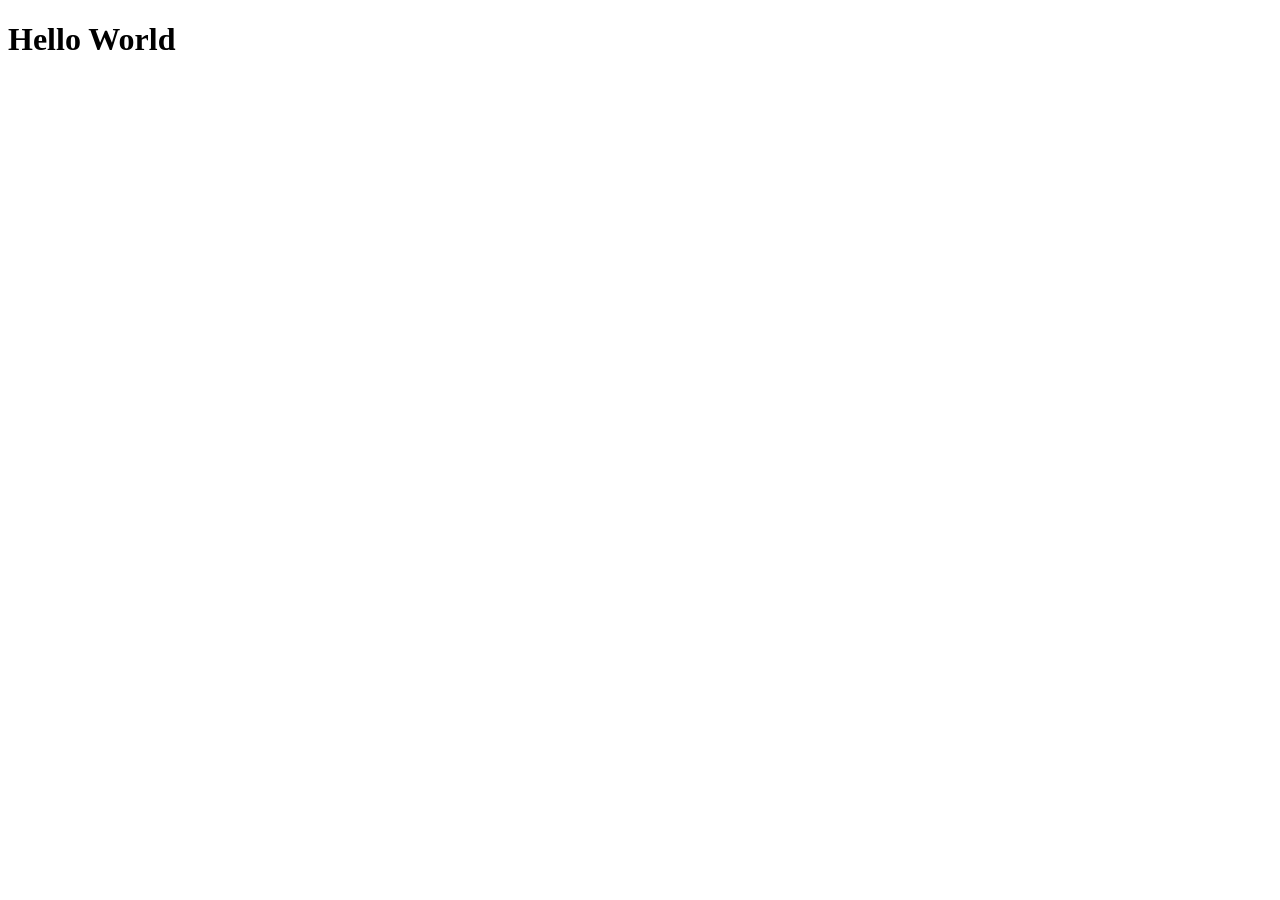
==== index.html @ 672637c9 "Add initial hello world page" ====
<!doctype html>
<html lang="en">
  <head>
    <meta charset="utf-8">
    <meta name="viewport" content="width=device-width, initial-scale=1">
    <title>Portfolio</title>
  </head>
  <body>
    <h1>Hello World</h1>
  </body>
</html>
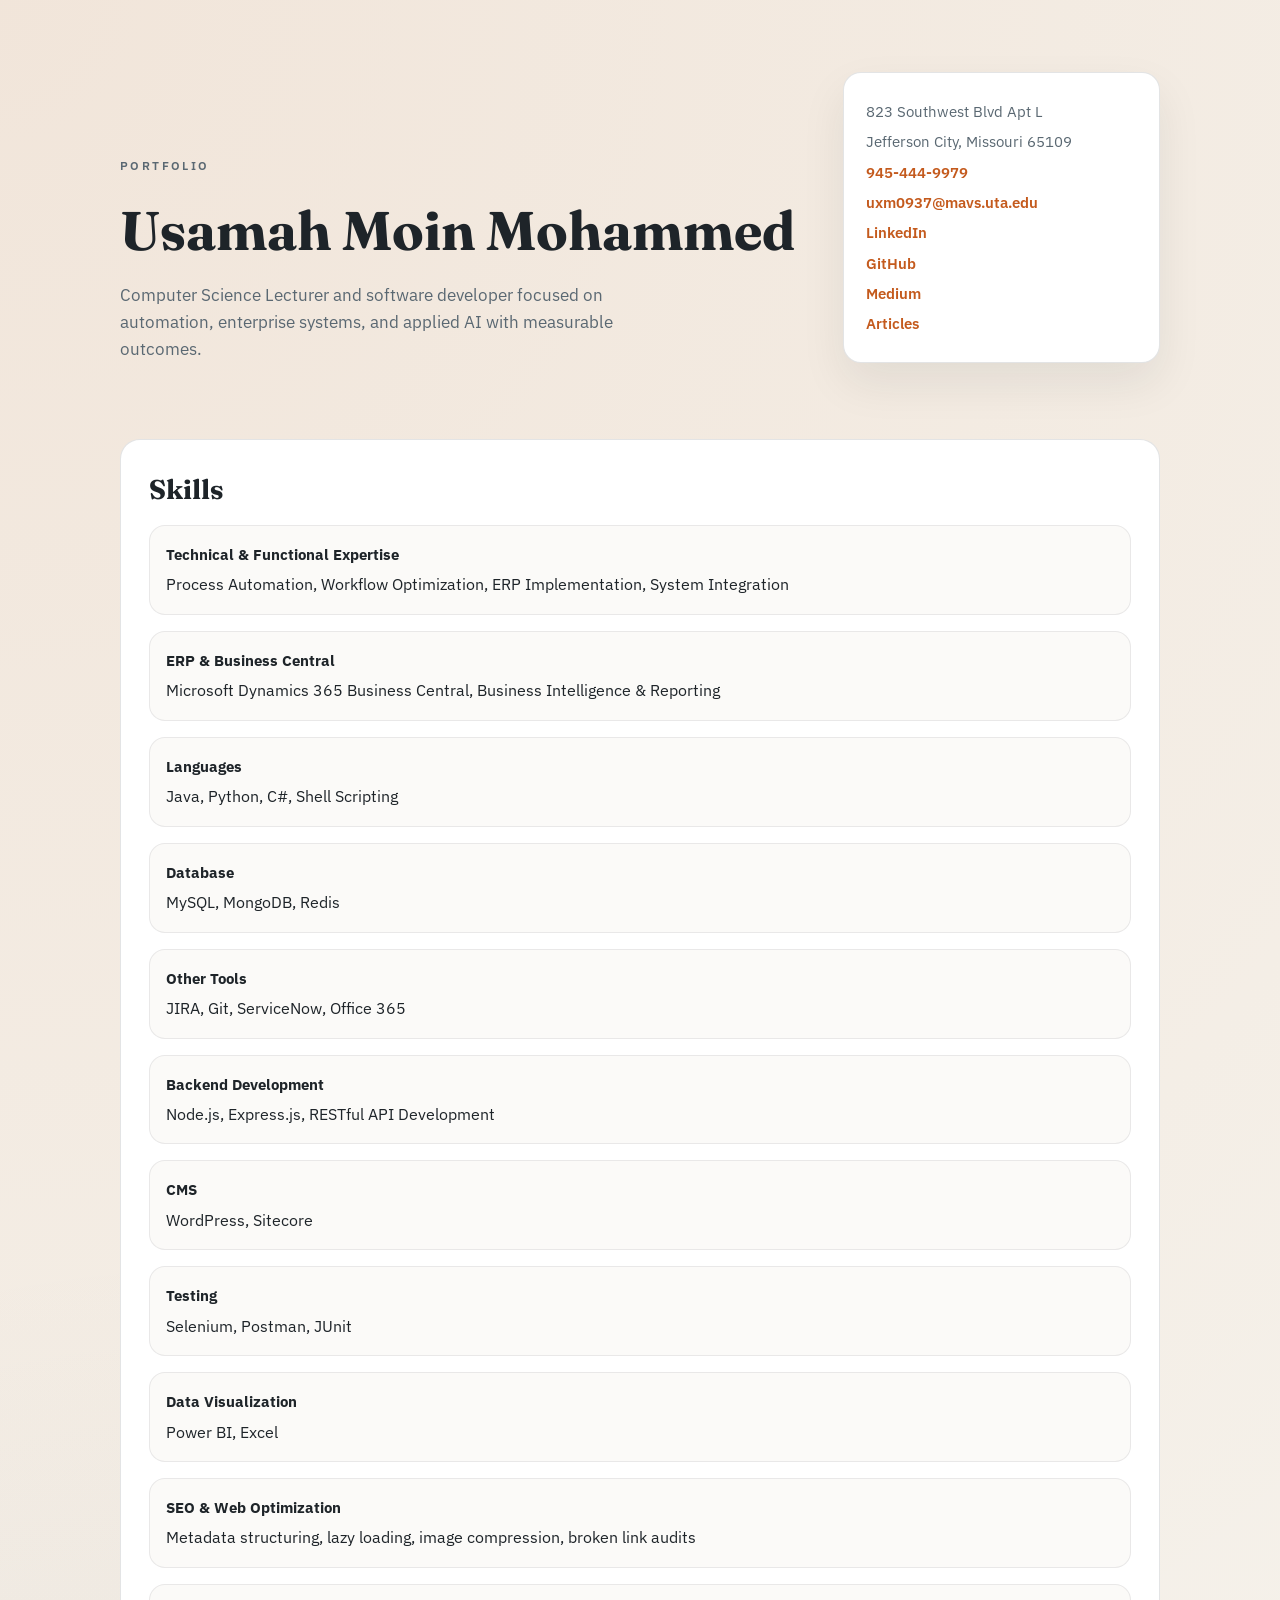
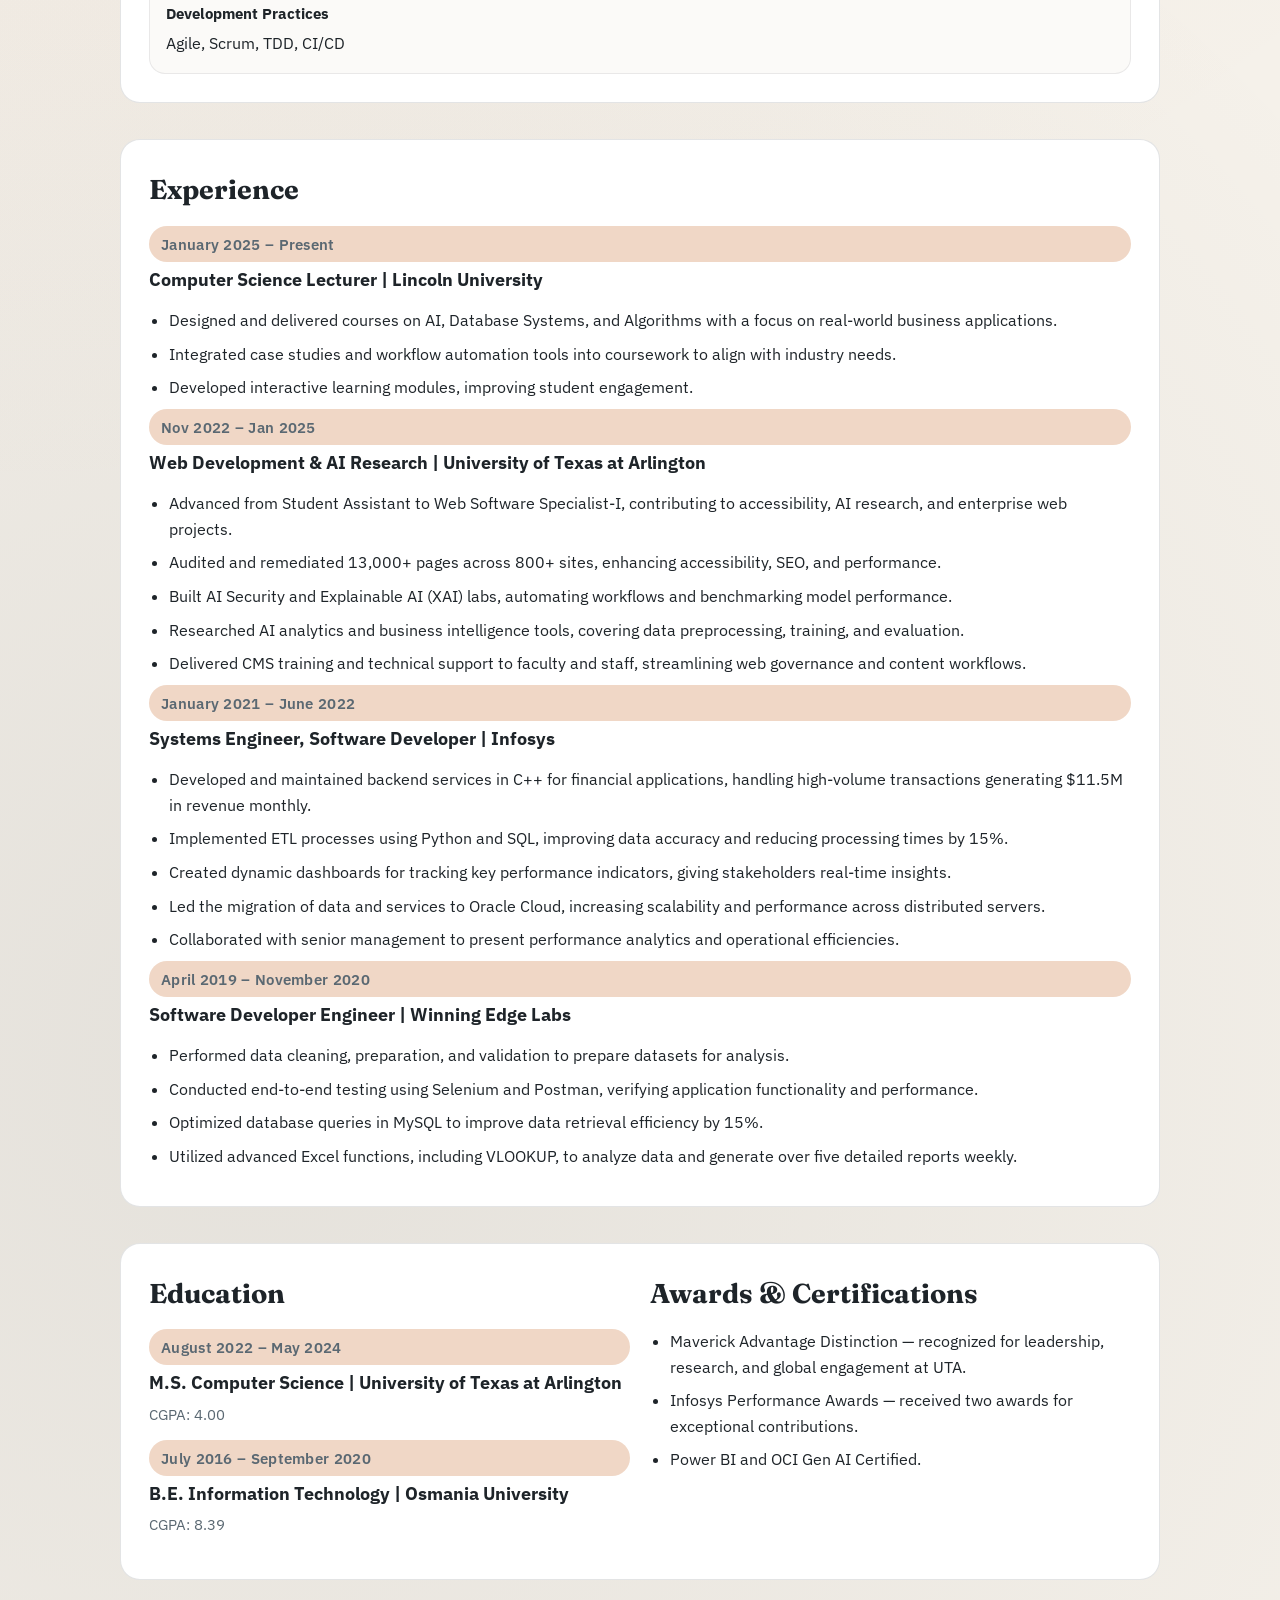
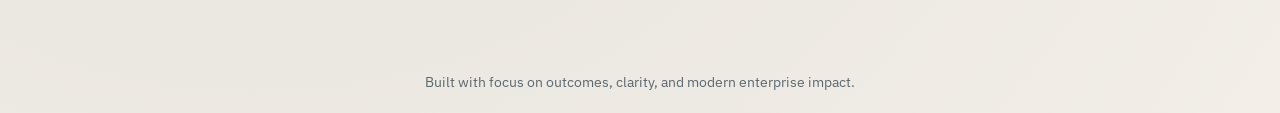
==== commit 362f7f69: "Add articles page and update profile links" ====
--- a/index.html
+++ b/index.html
@@ -3,9 +3,344 @@
   <head>
     <meta charset="utf-8">
     <meta name="viewport" content="width=device-width, initial-scale=1">
-    <title>Portfolio</title>
+    <title>Usamah Moin Mohammed | Portfolio</title>
+    <meta name="description" content="Usamah Moin Mohammed — Computer Science Lecturer and software developer. Resume, experience, skills, and education.">
+    <link rel="preconnect" href="https://fonts.googleapis.com">
+    <link rel="preconnect" href="https://fonts.gstatic.com" crossorigin>
+    <link href="https://fonts.googleapis.com/css2?family=Fraunces:wght@400;600;700&family=IBM+Plex+Sans:wght@400;500;600&display=swap" rel="stylesheet">
+    <style>
+      :root {
+        --ink: #1e2429;
+        --muted: #5a6872;
+        --paper: #f5f1ea;
+        --accent: #c45a1d;
+        --accent-soft: #f0d7c6;
+        --card: #ffffff;
+        --rule: rgba(30, 36, 41, 0.12);
+      }
+
+      * {
+        box-sizing: border-box;
+      }
+
+      body {
+        margin: 0;
+        color: var(--ink);
+        background:
+          radial-gradient(circle at top left, rgba(196, 90, 29, 0.08), transparent 60%),
+          radial-gradient(circle at 20% 80%, rgba(30, 36, 41, 0.08), transparent 50%),
+          var(--paper);
+        font-family: "IBM Plex Sans", "Segoe UI", system-ui, sans-serif;
+        line-height: 1.6;
+      }
+
+      header {
+        padding: 72px 20px 40px;
+      }
+
+      .wrap {
+        max-width: 1040px;
+        margin: 0 auto;
+      }
+
+      .hero {
+        display: grid;
+        gap: 24px;
+        grid-template-columns: minmax(0, 2.2fr) minmax(0, 1fr);
+        align-items: end;
+      }
+
+      .eyebrow {
+        text-transform: uppercase;
+        letter-spacing: 0.2em;
+        font-size: 0.75rem;
+        font-weight: 600;
+        color: var(--muted);
+      }
+
+      h1 {
+        font-family: "Fraunces", "Georgia", serif;
+        font-weight: 700;
+        font-size: clamp(2.5rem, 3vw + 1rem, 4rem);
+        margin: 12px 0 8px;
+      }
+
+      .subtitle {
+        color: var(--muted);
+        font-size: 1.05rem;
+        margin: 0;
+        max-width: 520px;
+      }
+
+      .contact-card {
+        background: var(--card);
+        border-radius: 18px;
+        padding: 20px 22px;
+        border: 1px solid var(--rule);
+        box-shadow: 0 20px 45px rgba(30, 36, 41, 0.08);
+      }
+
+      .contact-card p {
+        margin: 6px 0;
+        color: var(--muted);
+        font-size: 0.95rem;
+      }
+
+      .contact-card a {
+        color: var(--accent);
+        text-decoration: none;
+        font-weight: 600;
+      }
+
+      main {
+        padding: 0 20px 70px;
+      }
+
+      section {
+        margin-top: 36px;
+        padding: 28px;
+        border-radius: 20px;
+        background: var(--card);
+        border: 1px solid var(--rule);
+      }
+
+      section h2 {
+        font-family: "Fraunces", "Georgia", serif;
+        font-size: 1.7rem;
+        margin: 0 0 14px;
+      }
+
+      .grid-two {
+        display: grid;
+        gap: 20px;
+        grid-template-columns: repeat(auto-fit, minmax(230px, 1fr));
+      }
+
+      .pill {
+        display: inline-block;
+        padding: 6px 12px;
+        border-radius: 999px;
+        background: var(--accent-soft);
+        color: var(--ink);
+        font-size: 0.85rem;
+        font-weight: 600;
+        letter-spacing: 0.02em;
+      }
+
+      ul {
+        margin: 12px 0 0;
+        padding-left: 20px;
+      }
+
+      li {
+        margin-bottom: 8px;
+      }
+
+      .role {
+        display: flex;
+        flex-direction: column;
+        gap: 4px;
+        margin-bottom: 14px;
+      }
+
+      .role h3 {
+        margin: 0;
+        font-size: 1.1rem;
+      }
+
+      .role span {
+        color: var(--muted);
+        font-size: 0.95rem;
+      }
+
+      .skills-list {
+        display: grid;
+        gap: 16px;
+      }
+
+      .skill-block {
+        padding: 16px;
+        border-radius: 16px;
+        background: #fbfaf8;
+        border: 1px solid rgba(30, 36, 41, 0.08);
+      }
+
+      .skill-block strong {
+        display: block;
+        margin-bottom: 6px;
+        font-size: 0.95rem;
+      }
+
+      footer {
+        padding: 20px;
+        color: var(--muted);
+        text-align: center;
+        font-size: 0.9rem;
+      }
+
+      @media (max-width: 860px) {
+        .hero {
+          grid-template-columns: 1fr;
+        }
+
+        header {
+          padding-top: 56px;
+        }
+      }
+    </style>
   </head>
   <body>
-    <h1>Hello World</h1>
+    <header>
+      <div class="wrap hero">
+        <div>
+          <div class="eyebrow">Portfolio</div>
+          <h1>Usamah Moin Mohammed</h1>
+          <p class="subtitle">
+            Computer Science Lecturer and software developer focused on automation, enterprise systems, and
+            applied AI with measurable outcomes.
+          </p>
+        </div>
+        <div class="contact-card">
+          <p>823 Southwest Blvd Apt L</p>
+          <p>Jefferson City, Missouri 65109</p>
+          <p><a href="tel:9454449979">945-444-9979</a></p>
+          <p><a href="mailto:uxm0937@mavs.uta.edu">uxm0937@mavs.uta.edu</a></p>
+          <p><a href="https://www.linkedin.com/in/usamahmoinmohammed/" target="_blank" rel="noreferrer">LinkedIn</a></p>
+          <p><a href="https://github.com/UsamahMoin" target="_blank" rel="noreferrer">GitHub</a></p>
+          <p><a href="https://medium.com/@usamahmoin" target="_blank" rel="noreferrer">Medium</a></p>
+          <p><a href="articles.html" rel="noreferrer">Articles</a></p>
+        </div>
+      </div>
+    </header>
+
+    <main>
+      <div class="wrap">
+        <section>
+          <h2>Skills</h2>
+          <div class="skills-list">
+            <div class="skill-block">
+              <strong>Technical & Functional Expertise</strong>
+              Process Automation, Workflow Optimization, ERP Implementation, System Integration
+            </div>
+            <div class="skill-block">
+              <strong>ERP & Business Central</strong>
+              Microsoft Dynamics 365 Business Central, Business Intelligence & Reporting
+            </div>
+            <div class="skill-block">
+              <strong>Languages</strong>
+              Java, Python, C#, Shell Scripting
+            </div>
+            <div class="skill-block">
+              <strong>Database</strong>
+              MySQL, MongoDB, Redis
+            </div>
+            <div class="skill-block">
+              <strong>Other Tools</strong>
+              JIRA, Git, ServiceNow, Office 365
+            </div>
+            <div class="skill-block">
+              <strong>Backend Development</strong>
+              Node.js, Express.js, RESTful API Development
+            </div>
+            <div class="skill-block">
+              <strong>CMS</strong>
+              WordPress, Sitecore
+            </div>
+            <div class="skill-block">
+              <strong>Testing</strong>
+              Selenium, Postman, JUnit
+            </div>
+            <div class="skill-block">
+              <strong>Data Visualization</strong>
+              Power BI, Excel
+            </div>
+            <div class="skill-block">
+              <strong>SEO & Web Optimization</strong>
+              Metadata structuring, lazy loading, image compression, broken link audits
+            </div>
+            <div class="skill-block">
+              <strong>Development Practices</strong>
+              Agile, Scrum, TDD, CI/CD
+            </div>
+          </div>
+        </section>
+
+        <section>
+          <h2>Experience</h2>
+          <div class="role">
+            <span class="pill">January 2025 – Present</span>
+            <h3>Computer Science Lecturer | Lincoln University</h3>
+          </div>
+          <ul>
+            <li>Designed and delivered courses on AI, Database Systems, and Algorithms with a focus on real-world business applications.</li>
+            <li>Integrated case studies and workflow automation tools into coursework to align with industry needs.</li>
+            <li>Developed interactive learning modules, improving student engagement.</li>
+          </ul>
+
+          <div class="role">
+            <span class="pill">Nov 2022 – Jan 2025</span>
+            <h3>Web Development & AI Research | University of Texas at Arlington</h3>
+          </div>
+          <ul>
+            <li>Advanced from Student Assistant to Web Software Specialist-I, contributing to accessibility, AI research, and enterprise web projects.</li>
+            <li>Audited and remediated 13,000+ pages across 800+ sites, enhancing accessibility, SEO, and performance.</li>
+            <li>Built AI Security and Explainable AI (XAI) labs, automating workflows and benchmarking model performance.</li>
+            <li>Researched AI analytics and business intelligence tools, covering data preprocessing, training, and evaluation.</li>
+            <li>Delivered CMS training and technical support to faculty and staff, streamlining web governance and content workflows.</li>
+          </ul>
+
+          <div class="role">
+            <span class="pill">January 2021 – June 2022</span>
+            <h3>Systems Engineer, Software Developer | Infosys</h3>
+          </div>
+          <ul>
+            <li>Developed and maintained backend services in C++ for financial applications, handling high-volume transactions generating $11.5M in revenue monthly.</li>
+            <li>Implemented ETL processes using Python and SQL, improving data accuracy and reducing processing times by 15%.</li>
+            <li>Created dynamic dashboards for tracking key performance indicators, giving stakeholders real-time insights.</li>
+            <li>Led the migration of data and services to Oracle Cloud, increasing scalability and performance across distributed servers.</li>
+            <li>Collaborated with senior management to present performance analytics and operational efficiencies.</li>
+          </ul>
+
+          <div class="role">
+            <span class="pill">April 2019 – November 2020</span>
+            <h3>Software Developer Engineer | Winning Edge Labs</h3>
+          </div>
+          <ul>
+            <li>Performed data cleaning, preparation, and validation to prepare datasets for analysis.</li>
+            <li>Conducted end-to-end testing using Selenium and Postman, verifying application functionality and performance.</li>
+            <li>Optimized database queries in MySQL to improve data retrieval efficiency by 15%.</li>
+            <li>Utilized advanced Excel functions, including VLOOKUP, to analyze data and generate over five detailed reports weekly.</li>
+          </ul>
+        </section>
+
+        <section class="grid-two">
+          <div>
+            <h2>Education</h2>
+            <div class="role">
+              <span class="pill">August 2022 – May 2024</span>
+              <h3>M.S. Computer Science | University of Texas at Arlington</h3>
+              <span>CGPA: 4.00</span>
+            </div>
+            <div class="role">
+              <span class="pill">July 2016 – September 2020</span>
+              <h3>B.E. Information Technology | Osmania University</h3>
+              <span>CGPA: 8.39</span>
+            </div>
+          </div>
+          <div>
+            <h2>Awards & Certifications</h2>
+            <ul>
+              <li>Maverick Advantage Distinction — recognized for leadership, research, and global engagement at UTA.</li>
+              <li>Infosys Performance Awards — received two awards for exceptional contributions.</li>
+              <li>Power BI and OCI Gen AI Certified.</li>
+            </ul>
+          </div>
+        </section>
+      </div>
+    </main>
+
+    <footer>
+      Built with focus on outcomes, clarity, and modern enterprise impact.
+    </footer>
   </body>
 </html>
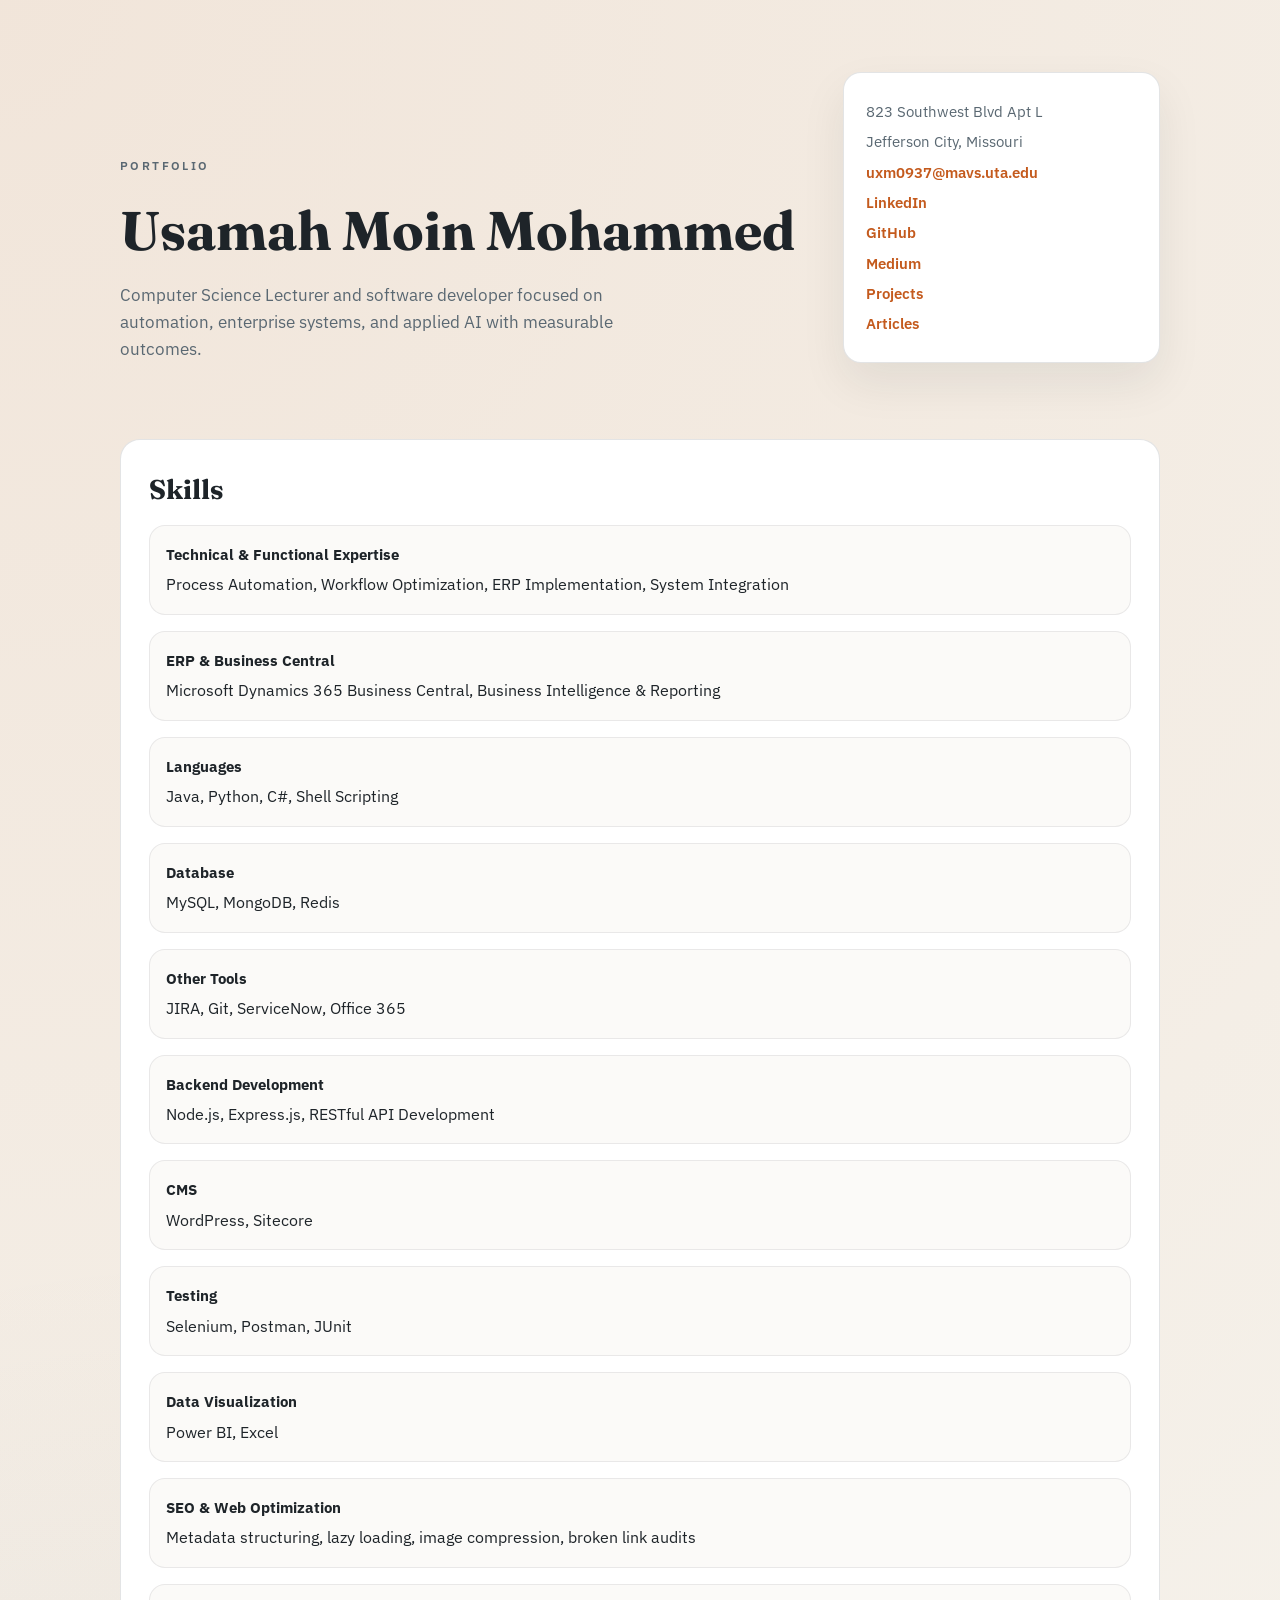
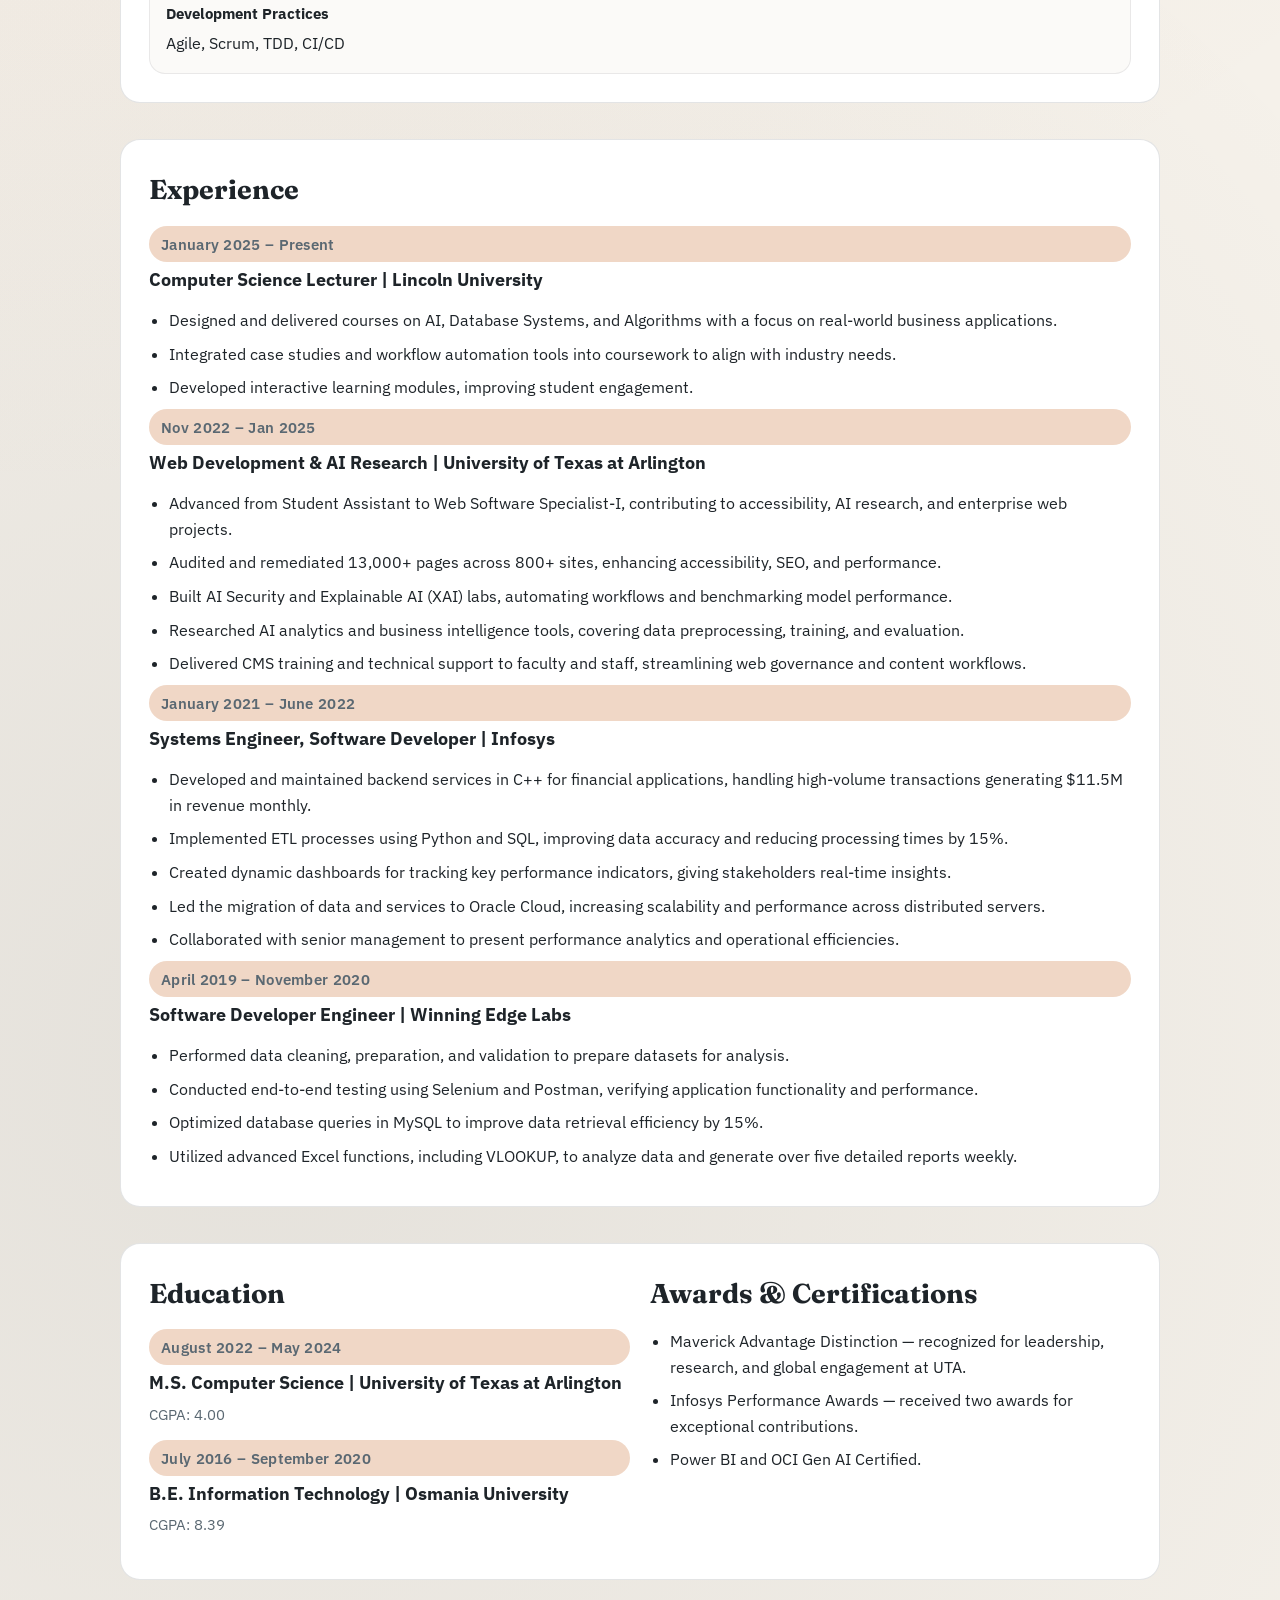
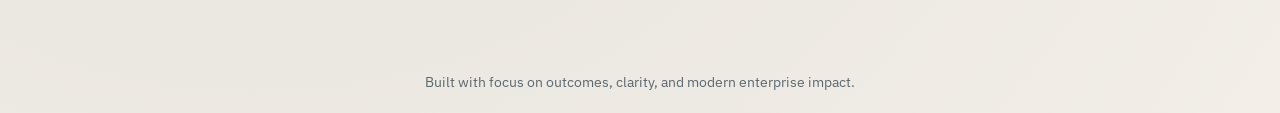
==== commit 32996fb3: "Remove personal contact details and add projects page" ====
--- a/index.html
+++ b/index.html
@@ -202,12 +202,12 @@
         </div>
         <div class="contact-card">
           <p>823 Southwest Blvd Apt L</p>
-          <p>Jefferson City, Missouri 65109</p>
-          <p><a href="tel:9454449979">945-444-9979</a></p>
+          <p>Jefferson City, Missouri</p>
           <p><a href="mailto:uxm0937@mavs.uta.edu">uxm0937@mavs.uta.edu</a></p>
           <p><a href="https://www.linkedin.com/in/usamahmoinmohammed/" target="_blank" rel="noreferrer">LinkedIn</a></p>
           <p><a href="https://github.com/UsamahMoin" target="_blank" rel="noreferrer">GitHub</a></p>
           <p><a href="https://medium.com/@usamahmoin" target="_blank" rel="noreferrer">Medium</a></p>
+          <p><a href="projects.html" rel="noreferrer">Projects</a></p>
           <p><a href="articles.html" rel="noreferrer">Articles</a></p>
         </div>
       </div>
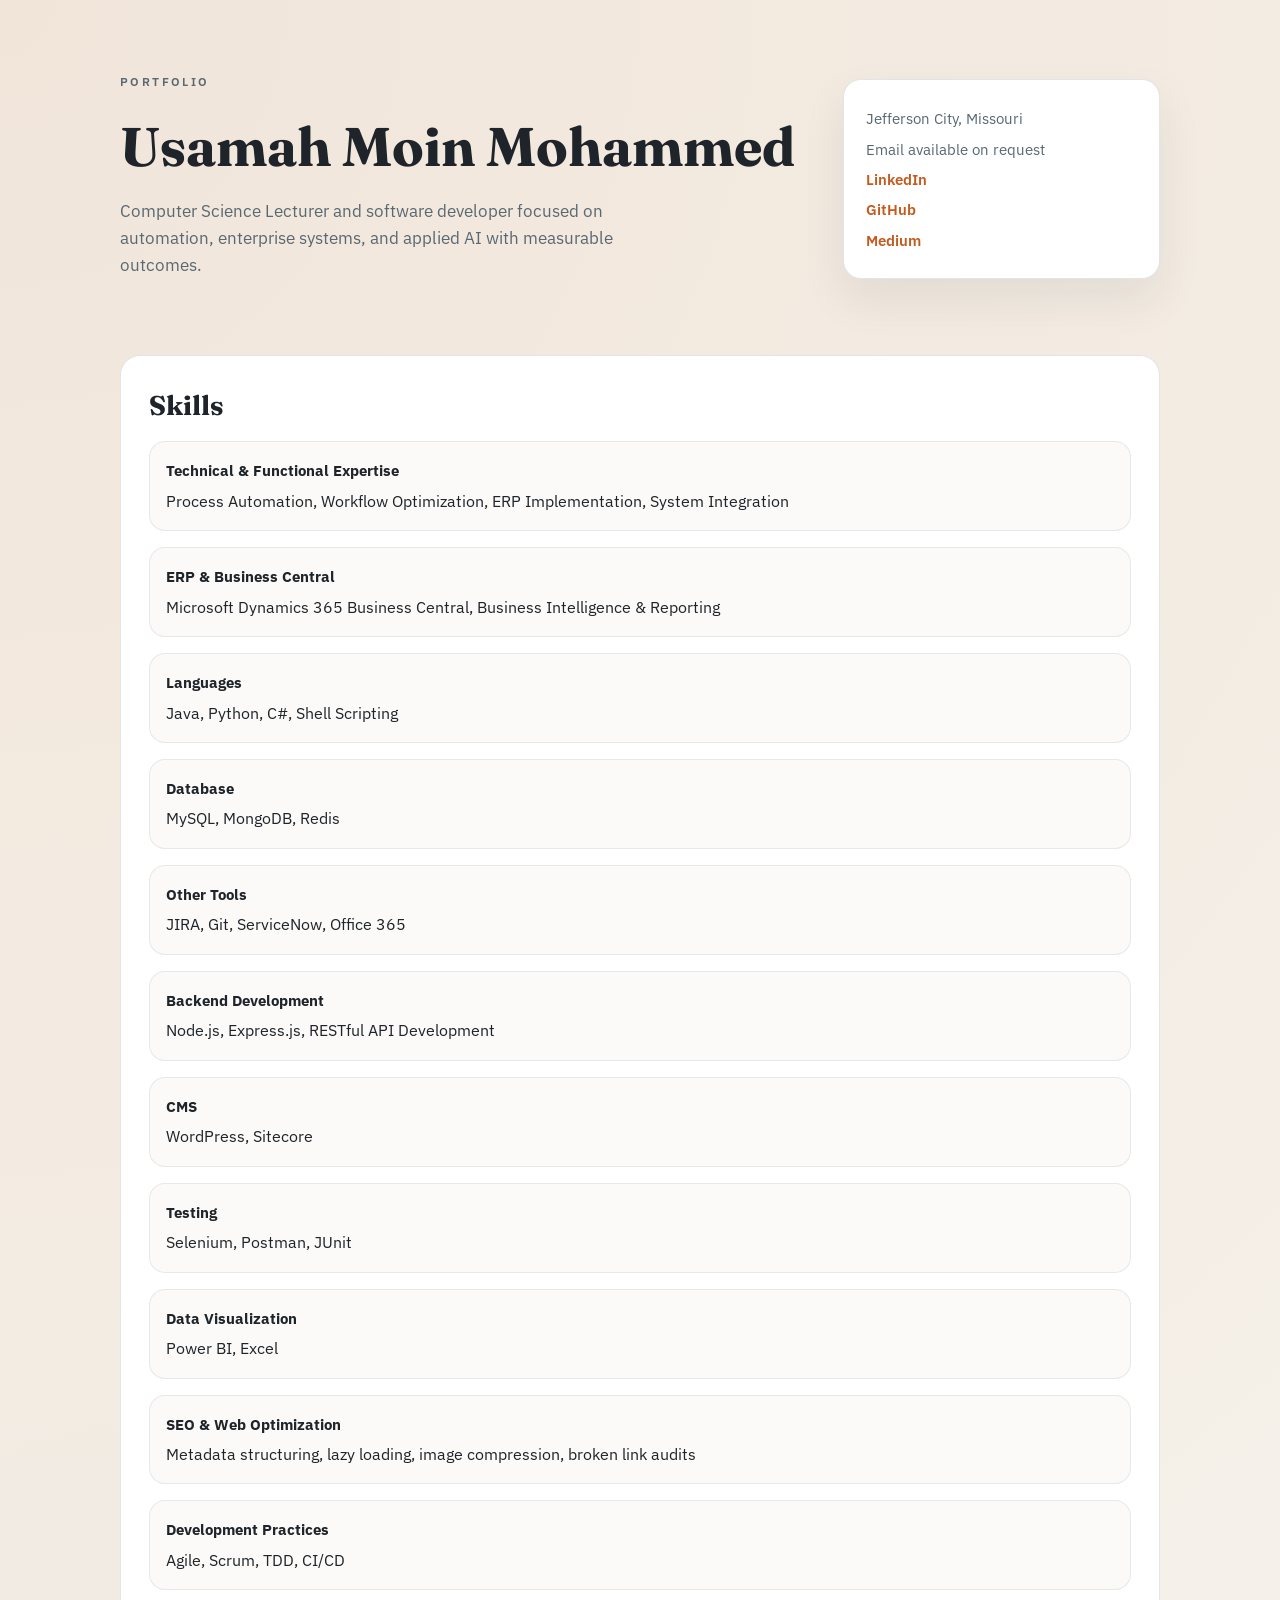
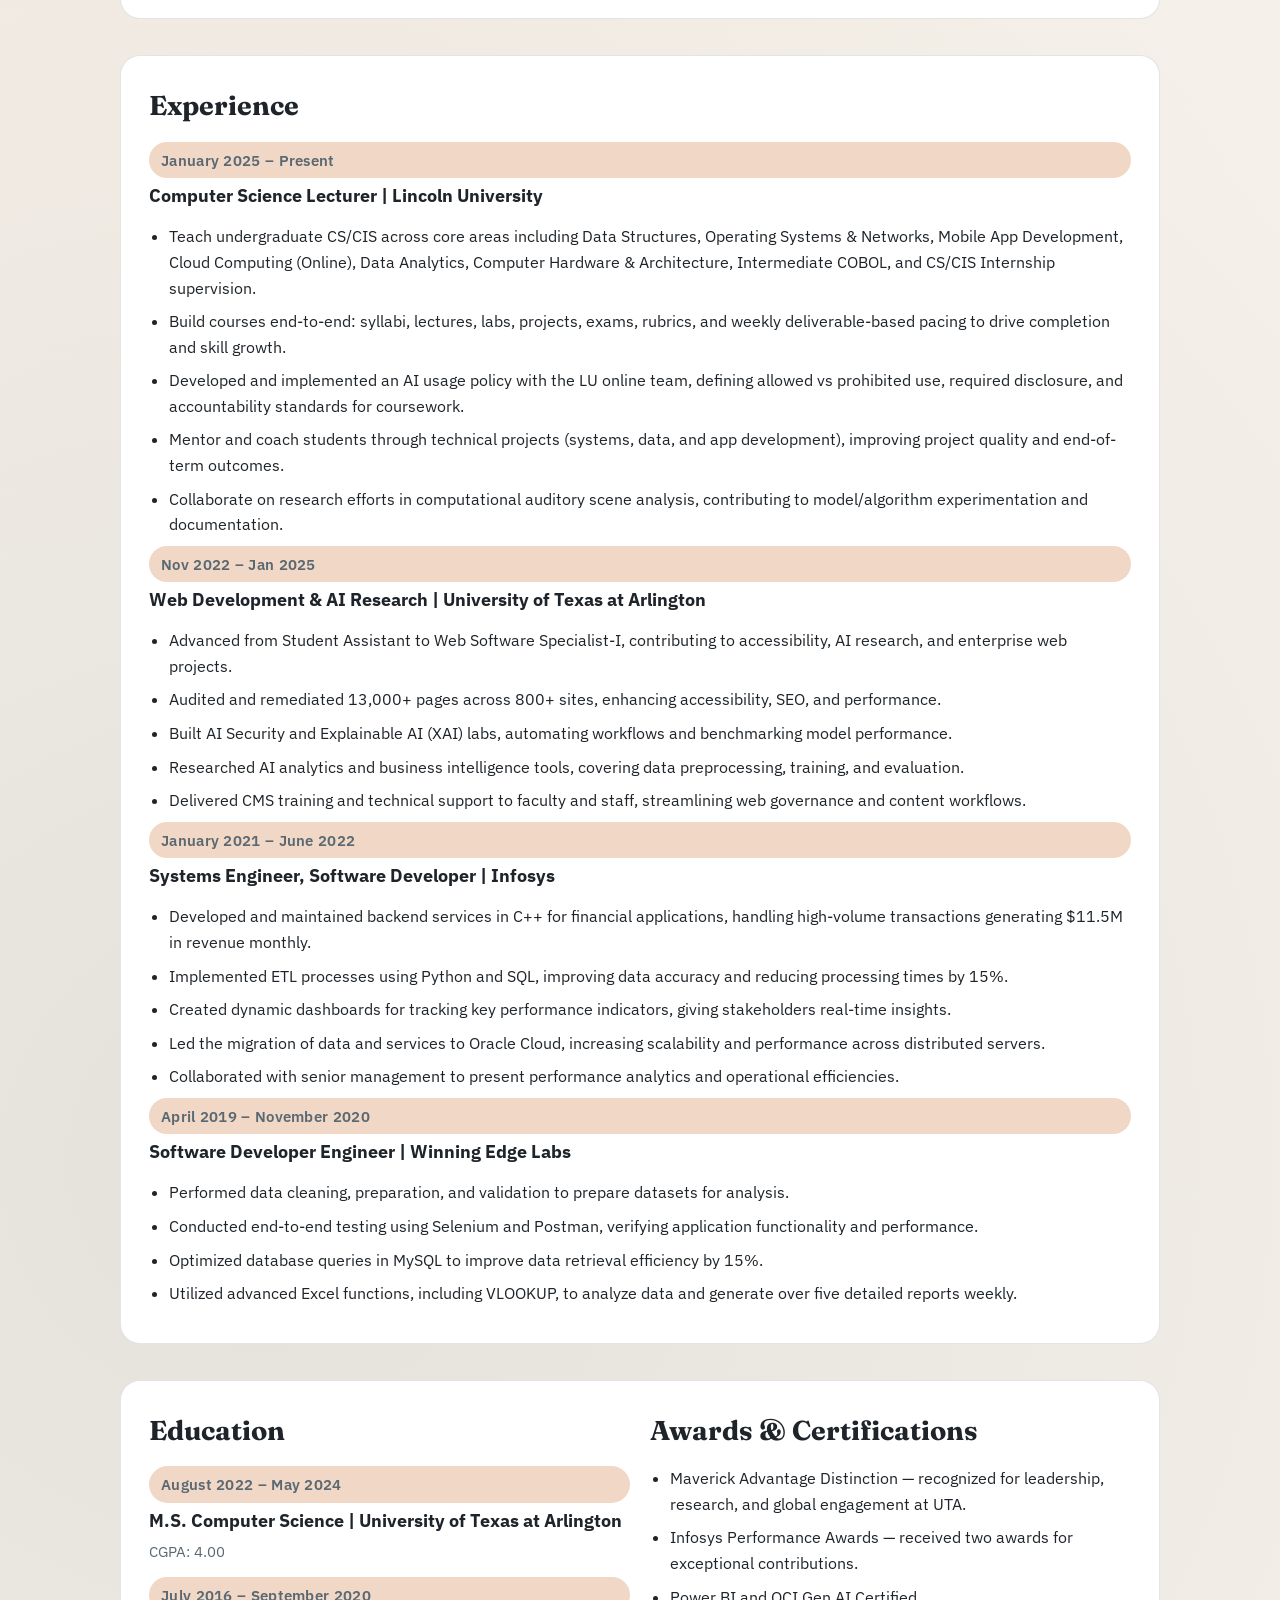
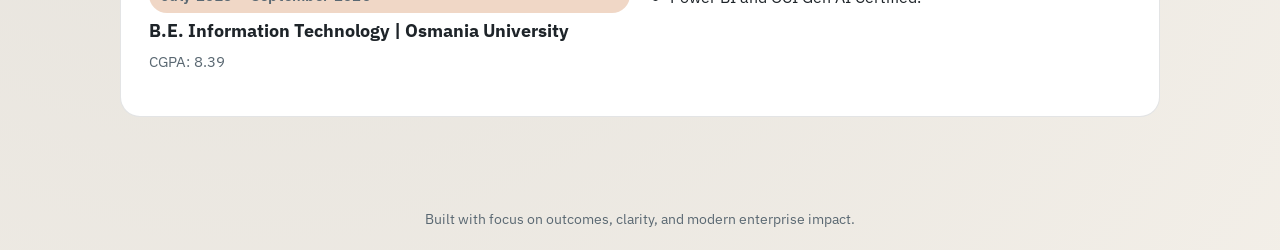
==== commit ba0bfead: "Update contact privacy and teaching details" ====
--- a/index.html
+++ b/index.html
@@ -201,14 +201,11 @@
           </p>
         </div>
         <div class="contact-card">
-          <p>823 Southwest Blvd Apt L</p>
           <p>Jefferson City, Missouri</p>
-          <p><a href="mailto:uxm0937@mavs.uta.edu">uxm0937@mavs.uta.edu</a></p>
+          <p>Email available on request</p>
           <p><a href="https://www.linkedin.com/in/usamahmoinmohammed/" target="_blank" rel="noreferrer">LinkedIn</a></p>
           <p><a href="https://github.com/UsamahMoin" target="_blank" rel="noreferrer">GitHub</a></p>
           <p><a href="https://medium.com/@usamahmoin" target="_blank" rel="noreferrer">Medium</a></p>
-          <p><a href="projects.html" rel="noreferrer">Projects</a></p>
-          <p><a href="articles.html" rel="noreferrer">Articles</a></p>
         </div>
       </div>
     </header>
@@ -272,9 +269,11 @@
             <h3>Computer Science Lecturer | Lincoln University</h3>
           </div>
           <ul>
-            <li>Designed and delivered courses on AI, Database Systems, and Algorithms with a focus on real-world business applications.</li>
-            <li>Integrated case studies and workflow automation tools into coursework to align with industry needs.</li>
-            <li>Developed interactive learning modules, improving student engagement.</li>
+            <li>Teach undergraduate CS/CIS across core areas including Data Structures, Operating Systems & Networks, Mobile App Development, Cloud Computing (Online), Data Analytics, Computer Hardware & Architecture, Intermediate COBOL, and CS/CIS Internship supervision.</li>
+            <li>Build courses end-to-end: syllabi, lectures, labs, projects, exams, rubrics, and weekly deliverable-based pacing to drive completion and skill growth.</li>
+            <li>Developed and implemented an AI usage policy with the LU online team, defining allowed vs prohibited use, required disclosure, and accountability standards for coursework.</li>
+            <li>Mentor and coach students through technical projects (systems, data, and app development), improving project quality and end-of-term outcomes.</li>
+            <li>Collaborate on research efforts in computational auditory scene analysis, contributing to model/algorithm experimentation and documentation.</li>
           </ul>
 
           <div class="role">
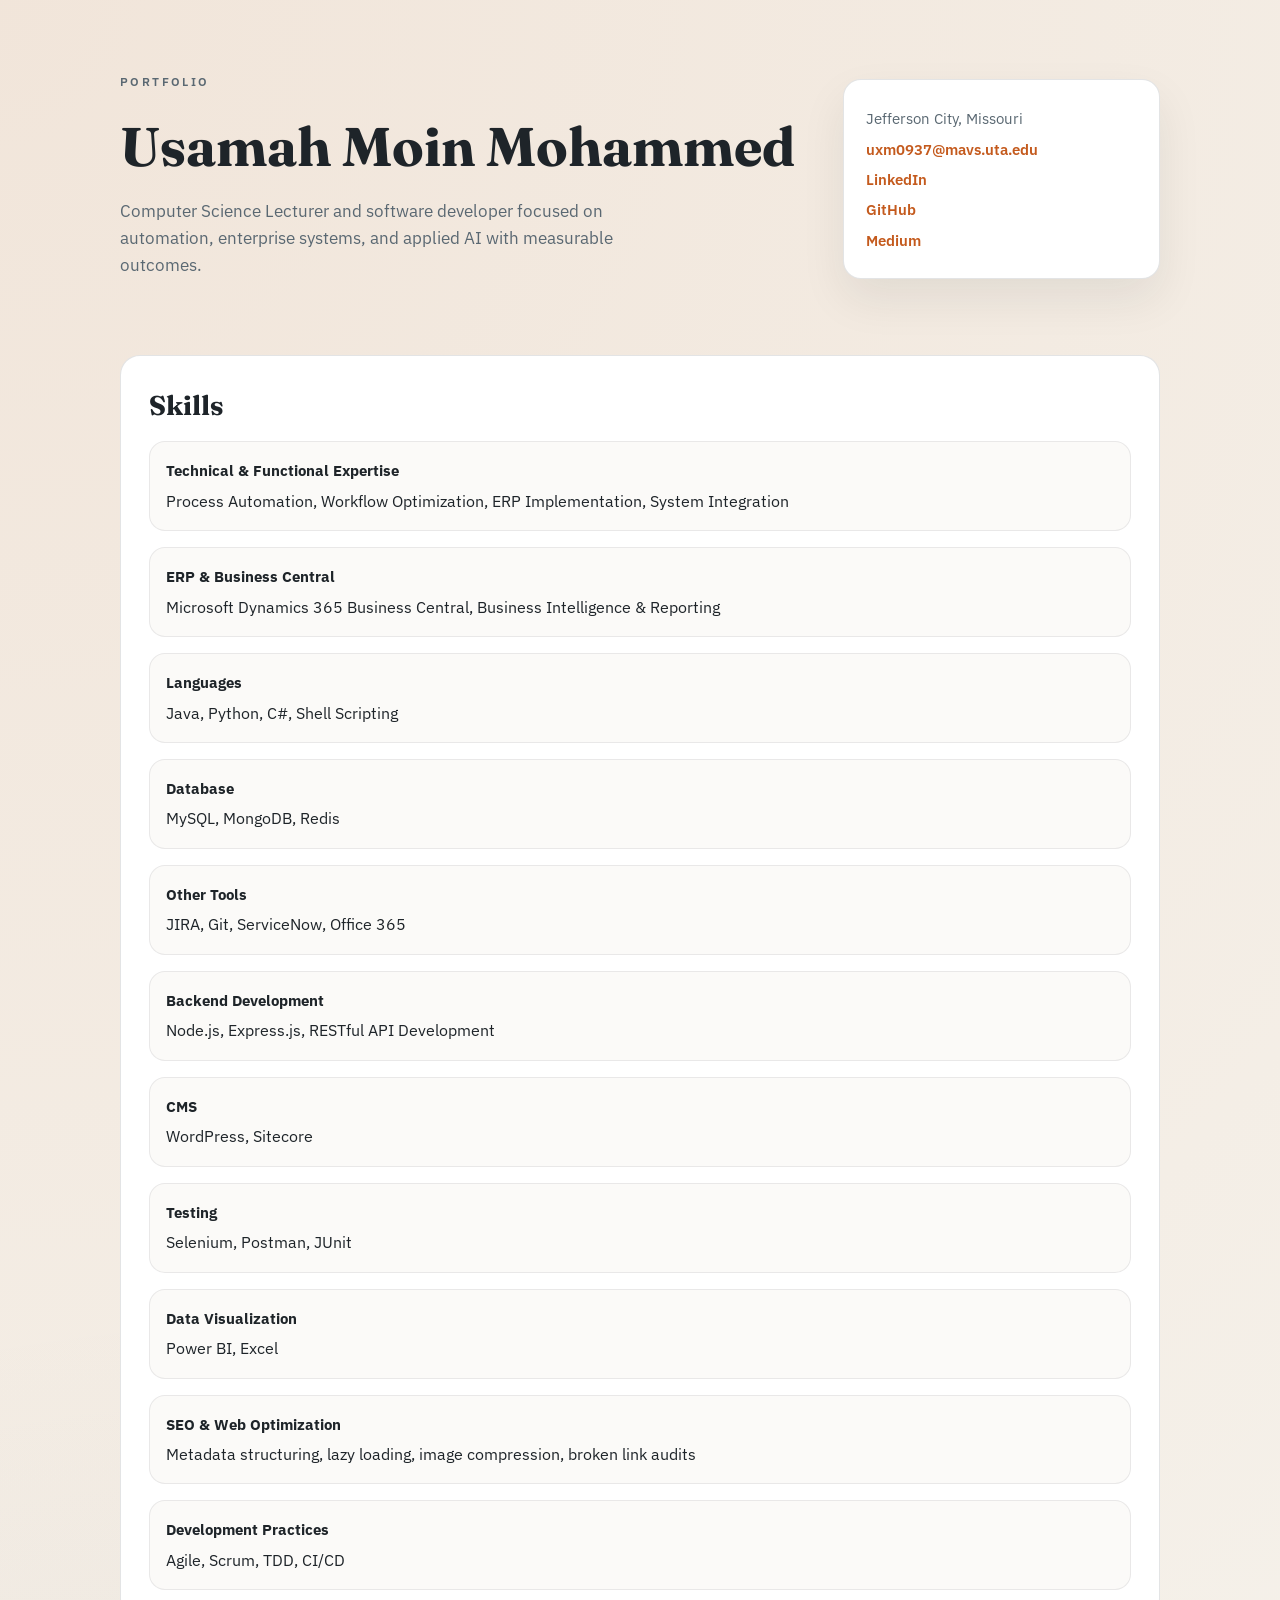
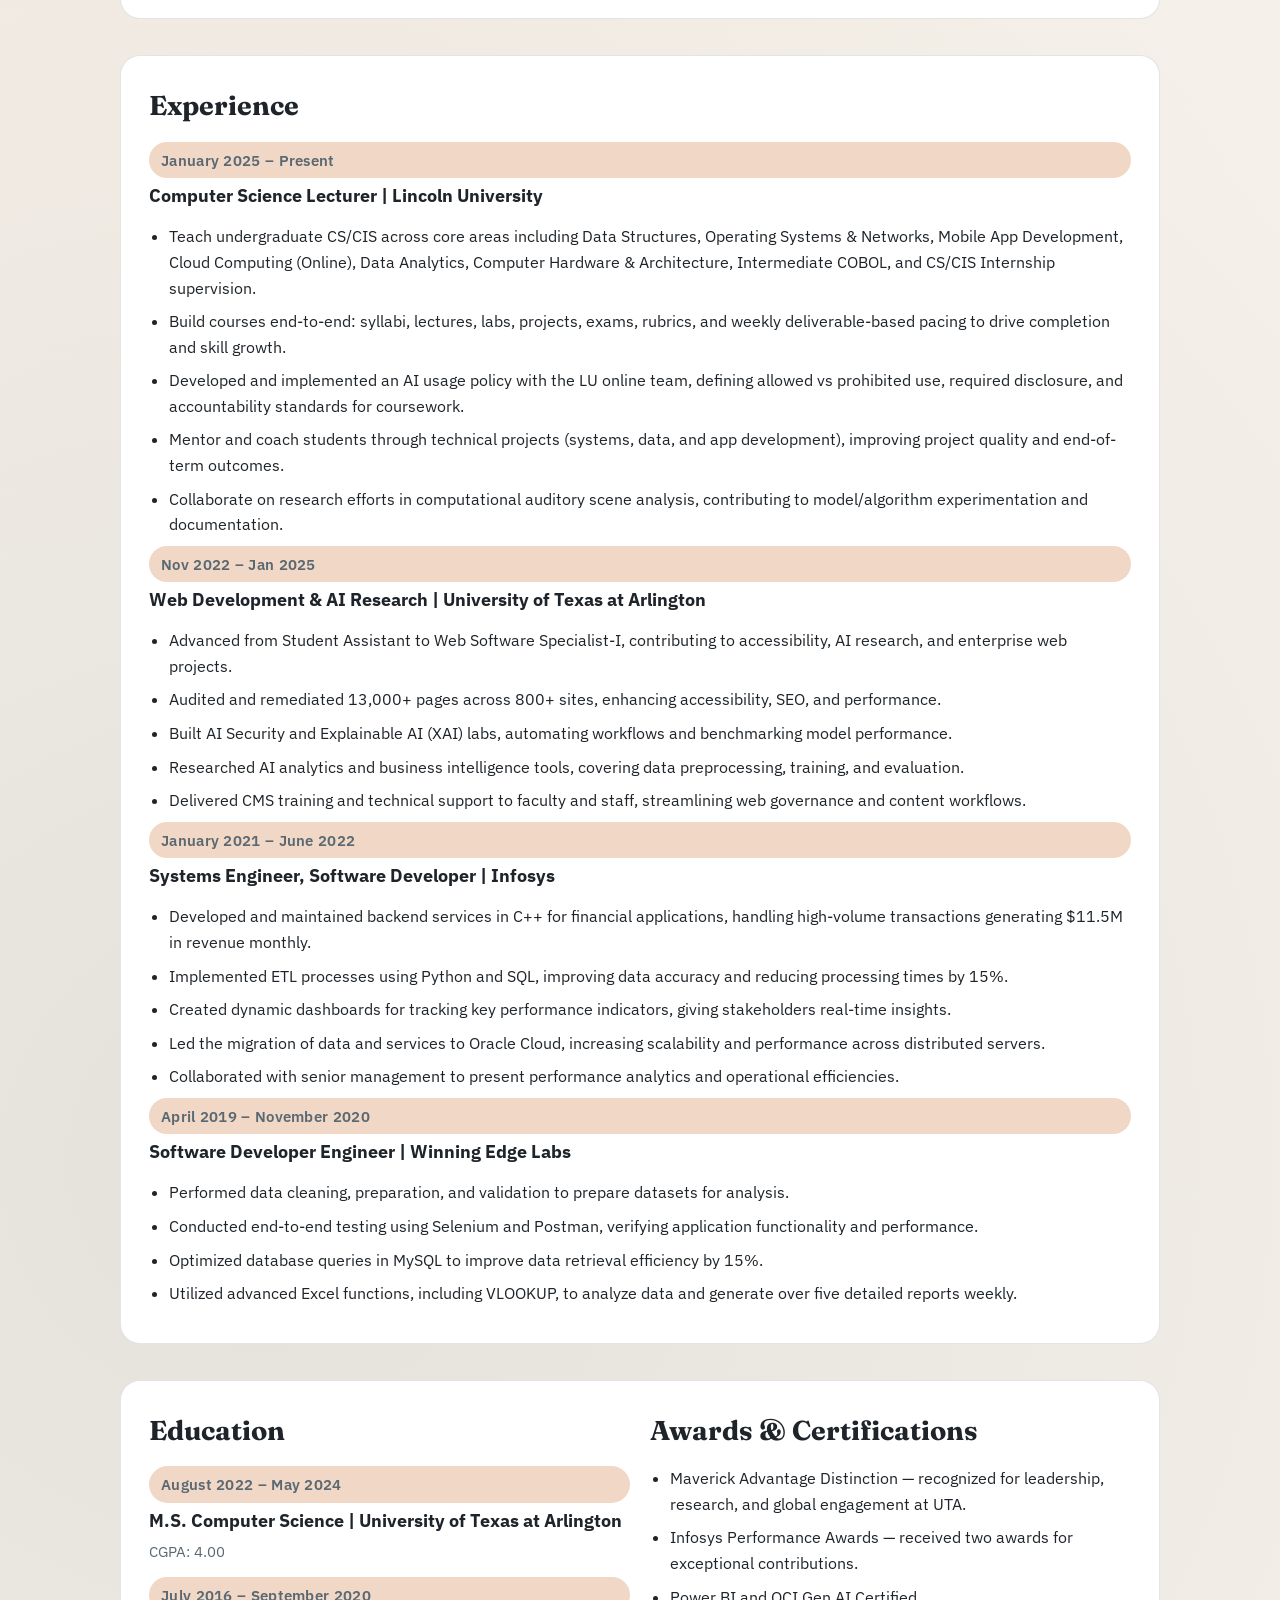
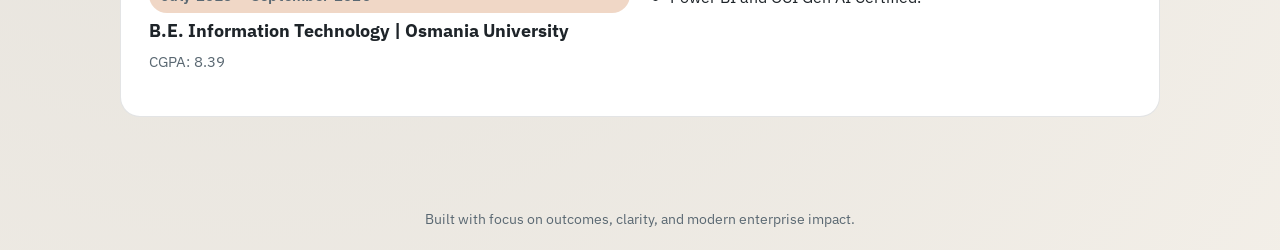
==== commit 3310a9c9: "Restore mailto link for email" ====
--- a/index.html
+++ b/index.html
@@ -202,7 +202,7 @@
         </div>
         <div class="contact-card">
           <p>Jefferson City, Missouri</p>
-          <p>Email available on request</p>
+          <p><a href="mailto:uxm0937@mavs.uta.edu">uxm0937@mavs.uta.edu</a></p>
           <p><a href="https://www.linkedin.com/in/usamahmoinmohammed/" target="_blank" rel="noreferrer">LinkedIn</a></p>
           <p><a href="https://github.com/UsamahMoin" target="_blank" rel="noreferrer">GitHub</a></p>
           <p><a href="https://medium.com/@usamahmoin" target="_blank" rel="noreferrer">Medium</a></p>
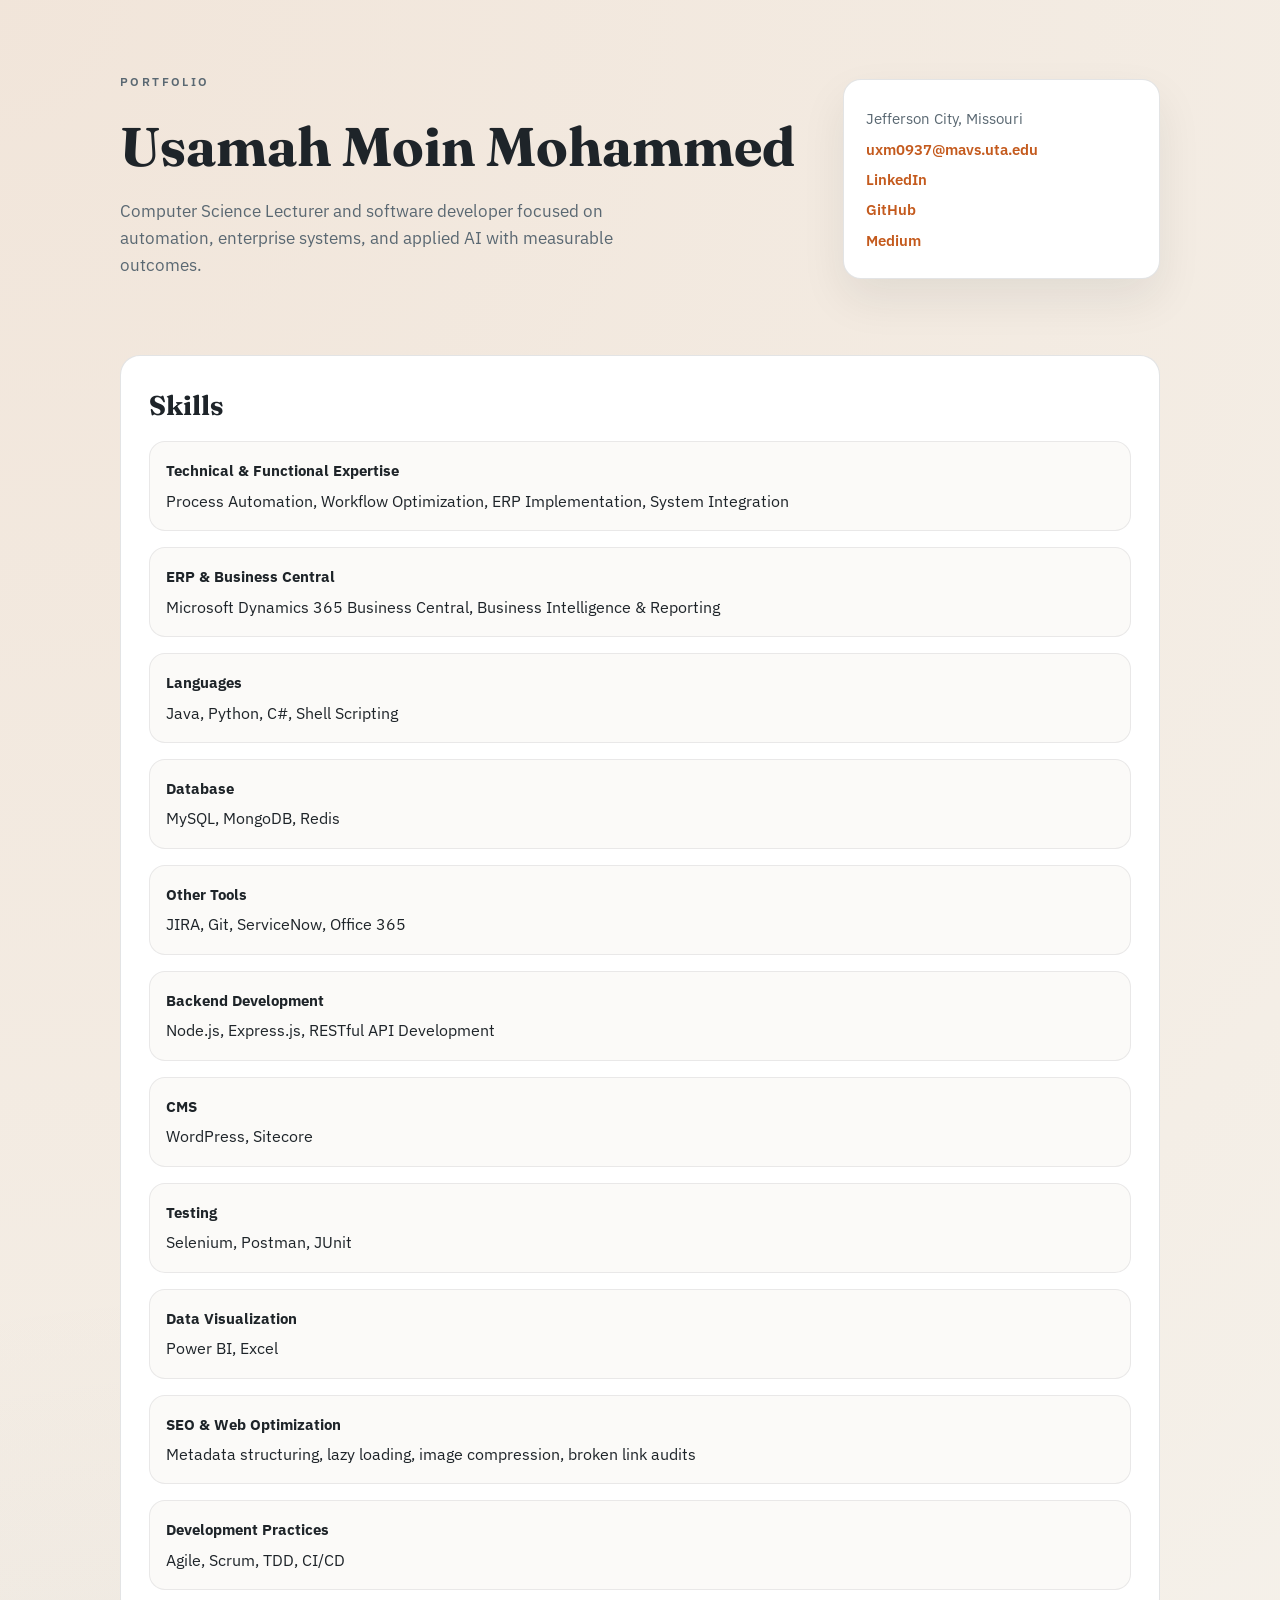
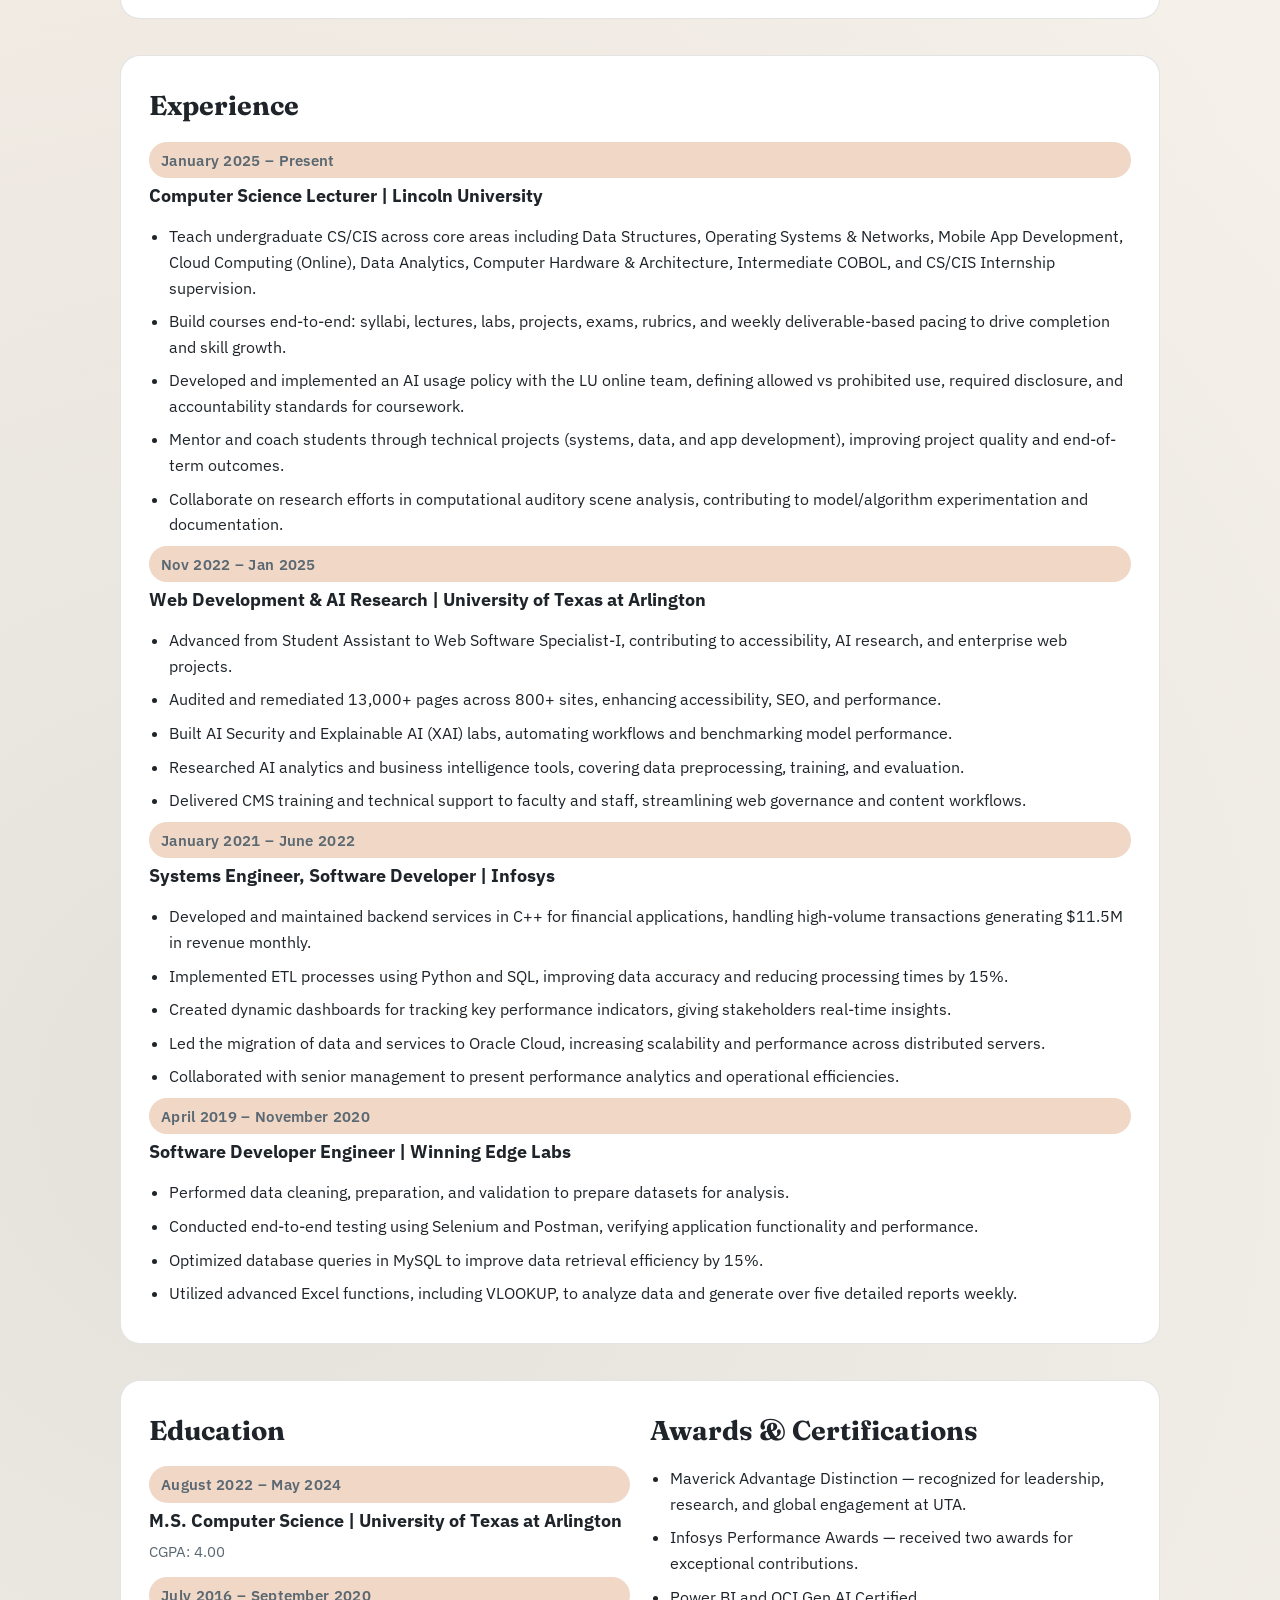
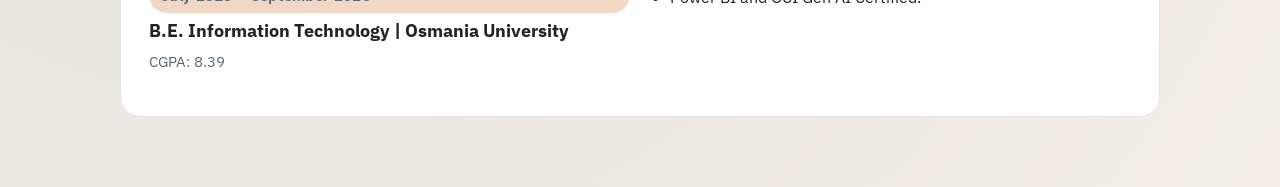
==== commit 38c0baa9: "Remove footer from homepage" ====
--- a/index.html
+++ b/index.html
@@ -169,13 +169,6 @@
         display: block;
         margin-bottom: 6px;
         font-size: 0.95rem;
-      }
-
-      footer {
-        padding: 20px;
-        color: var(--muted);
-        text-align: center;
-        font-size: 0.9rem;
       }
 
       @media (max-width: 860px) {
@@ -338,8 +331,5 @@
       </div>
     </main>
 
-    <footer>
-      Built with focus on outcomes, clarity, and modern enterprise impact.
-    </footer>
   </body>
 </html>
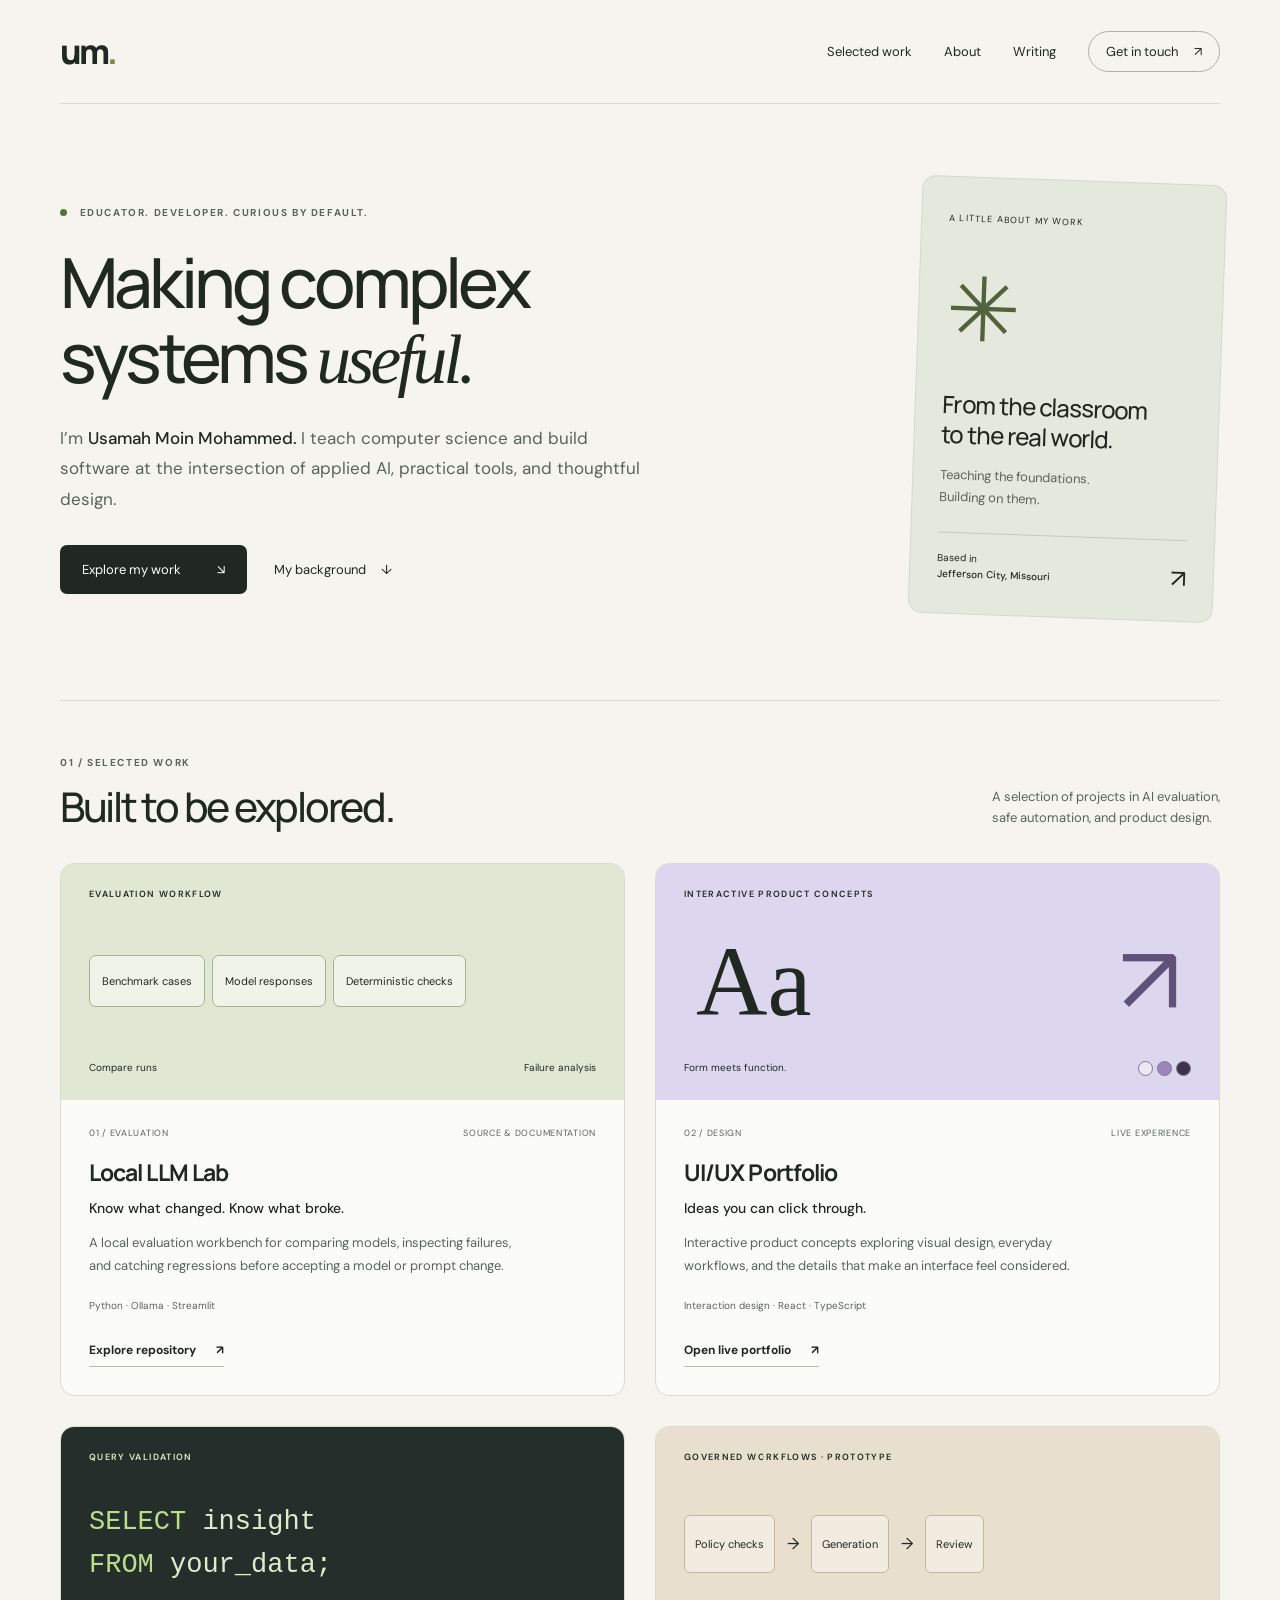
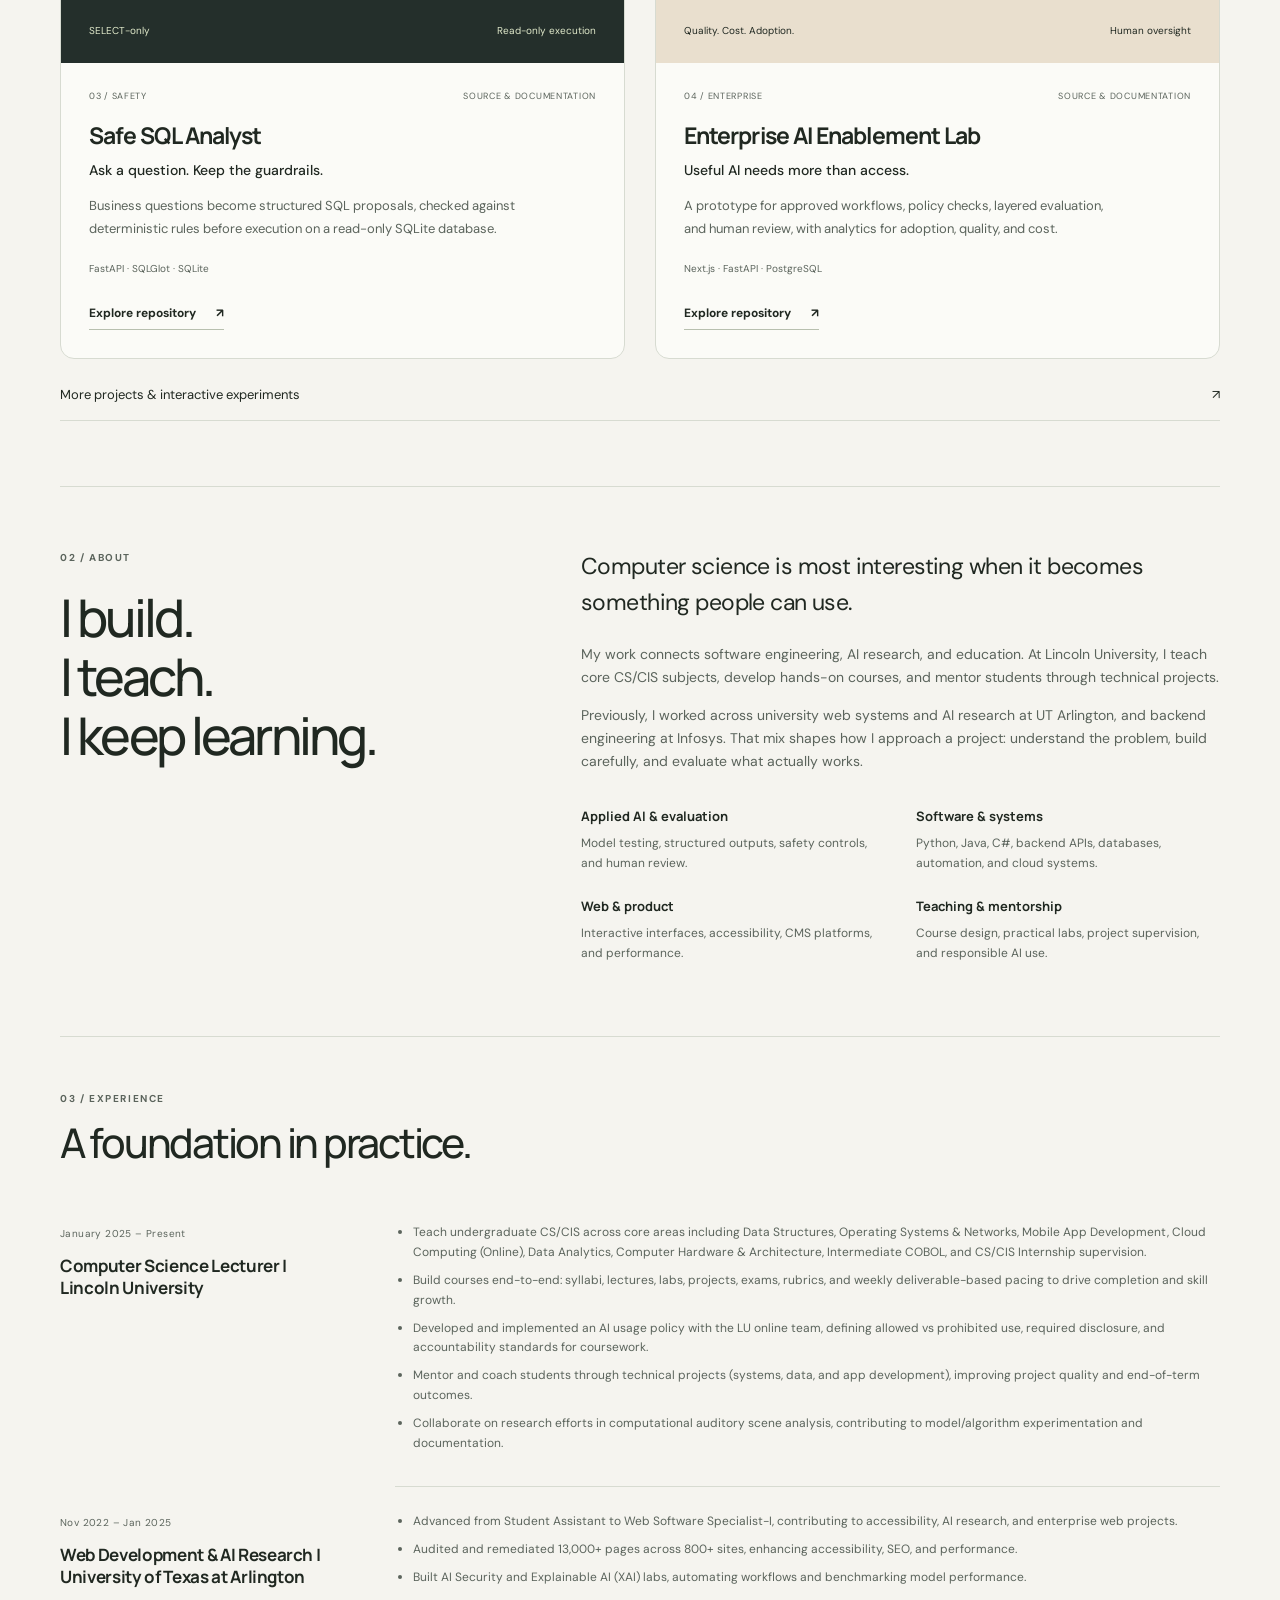
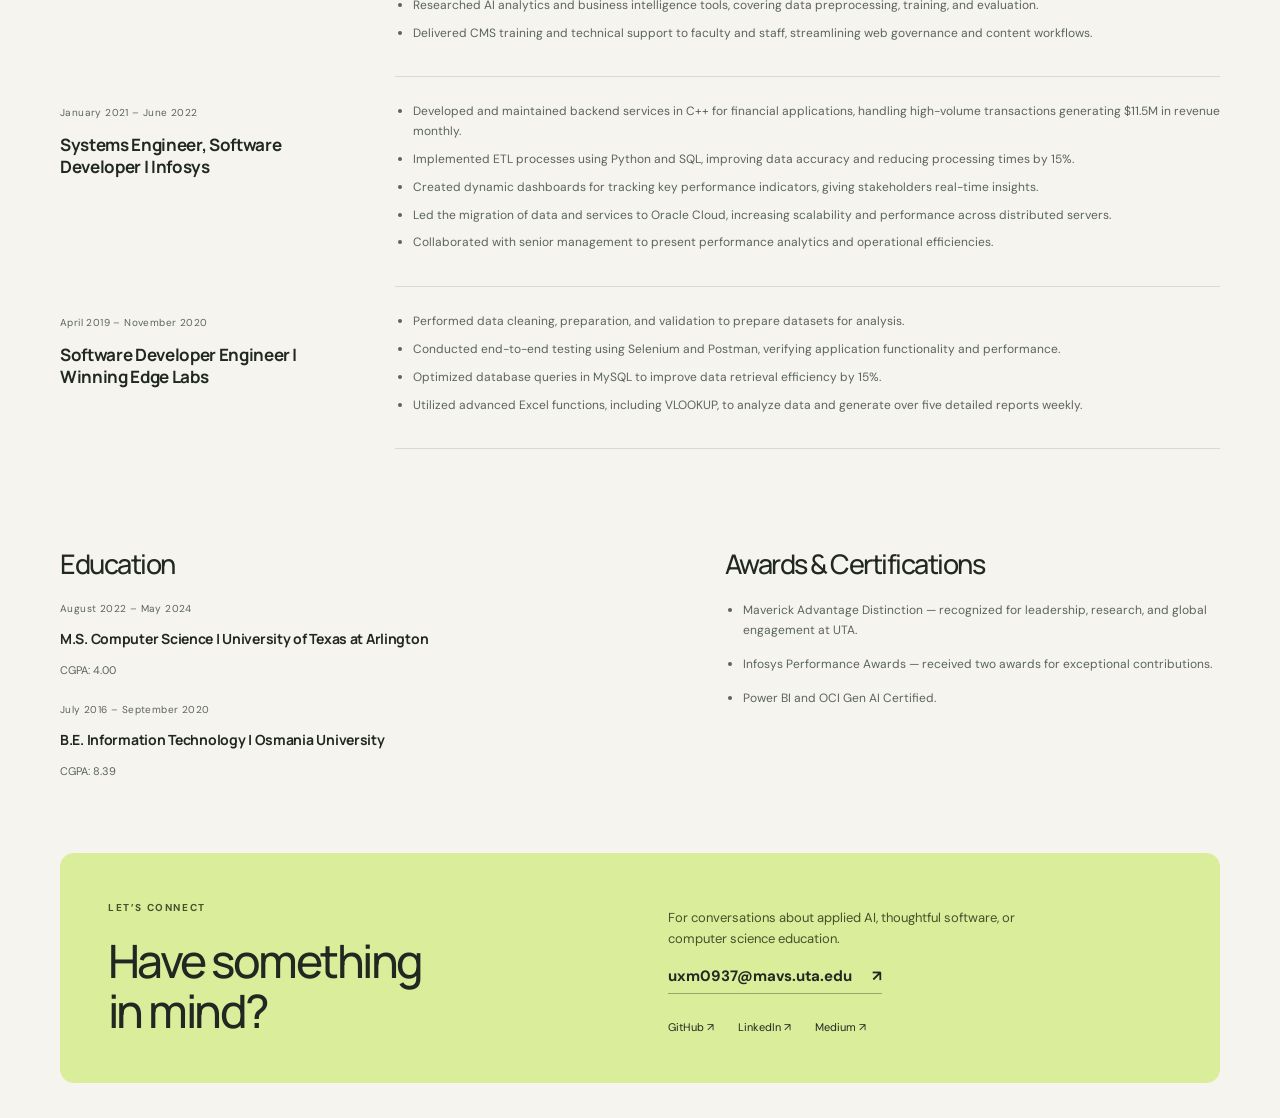
==== commit ddccbf2b: "Refresh portfolio homepage and showcase recent AI and design projects" ====
--- a/index.html
+++ b/index.html
@@ -1,335 +1,622 @@
-<!doctype html>
+<!DOCTYPE html>
 <html lang="en">
-  <head>
-    <meta charset="utf-8">
-    <meta name="viewport" content="width=device-width, initial-scale=1">
-    <title>Usamah Moin Mohammed | Portfolio</title>
-    <meta name="description" content="Usamah Moin Mohammed — Computer Science Lecturer and software developer. Resume, experience, skills, and education.">
-    <link rel="preconnect" href="https://fonts.googleapis.com">
-    <link rel="preconnect" href="https://fonts.gstatic.com" crossorigin>
-    <link href="https://fonts.googleapis.com/css2?family=Fraunces:wght@400;600;700&family=IBM+Plex+Sans:wght@400;500;600&display=swap" rel="stylesheet">
-    <style>
-      :root {
-        --ink: #1e2429;
-        --muted: #5a6872;
-        --paper: #f5f1ea;
-        --accent: #c45a1d;
-        --accent-soft: #f0d7c6;
-        --card: #ffffff;
-        --rule: rgba(30, 36, 41, 0.12);
-      }
-
-      * {
-        box-sizing: border-box;
-      }
-
-      body {
-        margin: 0;
-        color: var(--ink);
-        background:
-          radial-gradient(circle at top left, rgba(196, 90, 29, 0.08), transparent 60%),
-          radial-gradient(circle at 20% 80%, rgba(30, 36, 41, 0.08), transparent 50%),
-          var(--paper);
-        font-family: "IBM Plex Sans", "Segoe UI", system-ui, sans-serif;
-        line-height: 1.6;
-      }
-
-      header {
-        padding: 72px 20px 40px;
-      }
-
-      .wrap {
-        max-width: 1040px;
-        margin: 0 auto;
-      }
-
-      .hero {
-        display: grid;
-        gap: 24px;
-        grid-template-columns: minmax(0, 2.2fr) minmax(0, 1fr);
-        align-items: end;
-      }
-
-      .eyebrow {
-        text-transform: uppercase;
-        letter-spacing: 0.2em;
-        font-size: 0.75rem;
-        font-weight: 600;
-        color: var(--muted);
-      }
-
-      h1 {
-        font-family: "Fraunces", "Georgia", serif;
-        font-weight: 700;
-        font-size: clamp(2.5rem, 3vw + 1rem, 4rem);
-        margin: 12px 0 8px;
-      }
-
-      .subtitle {
-        color: var(--muted);
-        font-size: 1.05rem;
-        margin: 0;
-        max-width: 520px;
-      }
-
-      .contact-card {
-        background: var(--card);
-        border-radius: 18px;
-        padding: 20px 22px;
-        border: 1px solid var(--rule);
-        box-shadow: 0 20px 45px rgba(30, 36, 41, 0.08);
-      }
-
-      .contact-card p {
-        margin: 6px 0;
-        color: var(--muted);
-        font-size: 0.95rem;
-      }
-
-      .contact-card a {
-        color: var(--accent);
-        text-decoration: none;
-        font-weight: 600;
-      }
-
-      main {
-        padding: 0 20px 70px;
-      }
-
-      section {
-        margin-top: 36px;
-        padding: 28px;
-        border-radius: 20px;
-        background: var(--card);
-        border: 1px solid var(--rule);
-      }
-
-      section h2 {
-        font-family: "Fraunces", "Georgia", serif;
-        font-size: 1.7rem;
-        margin: 0 0 14px;
-      }
-
-      .grid-two {
-        display: grid;
-        gap: 20px;
-        grid-template-columns: repeat(auto-fit, minmax(230px, 1fr));
-      }
-
-      .pill {
-        display: inline-block;
-        padding: 6px 12px;
-        border-radius: 999px;
-        background: var(--accent-soft);
-        color: var(--ink);
-        font-size: 0.85rem;
-        font-weight: 600;
-        letter-spacing: 0.02em;
-      }
-
-      ul {
-        margin: 12px 0 0;
-        padding-left: 20px;
-      }
-
-      li {
-        margin-bottom: 8px;
-      }
-
-      .role {
-        display: flex;
-        flex-direction: column;
-        gap: 4px;
-        margin-bottom: 14px;
-      }
-
-      .role h3 {
-        margin: 0;
-        font-size: 1.1rem;
-      }
-
-      .role span {
-        color: var(--muted);
-        font-size: 0.95rem;
-      }
-
-      .skills-list {
-        display: grid;
-        gap: 16px;
-      }
-
-      .skill-block {
-        padding: 16px;
-        border-radius: 16px;
-        background: #fbfaf8;
-        border: 1px solid rgba(30, 36, 41, 0.08);
-      }
-
-      .skill-block strong {
-        display: block;
-        margin-bottom: 6px;
-        font-size: 0.95rem;
-      }
-
-      @media (max-width: 860px) {
-        .hero {
-          grid-template-columns: 1fr;
-        }
-
-        header {
-          padding-top: 56px;
-        }
-      }
-    </style>
-  </head>
-  <body>
-    <header>
-      <div class="wrap hero">
-        <div>
-          <div class="eyebrow">Portfolio</div>
-          <h1>Usamah Moin Mohammed</h1>
-          <p class="subtitle">
-            Computer Science Lecturer and software developer focused on automation, enterprise systems, and
-            applied AI with measurable outcomes.
-          </p>
+ <head>
+  <meta charset="utf-8"/>
+  <meta content="width=device-width,initial-scale=1" name="viewport"/>
+  <meta content="#f5f4ef" name="theme-color"/>
+  <title>
+   Applied AI, Software &amp; Teaching | Usamah Moin Mohammed
+  </title>
+  <meta content="Usamah Moin Mohammed — computer science lecturer and software developer. Explore projects in AI evaluation, safe automation, and interactive product design." name="description"/>
+  <link href="favicon.svg" rel="icon" type="image/svg+xml"/>
+  <link href="https://fonts.googleapis.com" rel="preconnect"/>
+  <link crossorigin="" href="https://fonts.gstatic.com" rel="preconnect"/>
+  <link href="https://fonts.googleapis.com/css2?family=DM+Sans:wght@400;500;600;700&amp;family=Manrope:wght@400;500;600;700;800&amp;display=swap" rel="stylesheet"/>
+  <link href="styles.css" rel="stylesheet"/>
+ </head>
+ <body>
+  <a class="skip-link" href="#main">
+   Skip to content
+  </a>
+  <header class="site-header wrap">
+   <a aria-label="Usamah Moin Mohammed, home" class="wordmark" href="index.html">um<span>.</span></a>
+   <nav aria-label="Main navigation">
+    <a href="index.html#work">
+     Selected work
+    </a>
+    <a href="index.html#about">
+     About
+    </a>
+    <a href="articles.html">
+     Writing
+    </a>
+    <a class="nav-contact" href="mailto:uxm0937@mavs.uta.edu">
+     Get in touch
+     <span aria-hidden="true">
+      ↗
+     </span>
+    </a>
+   </nav>
+  </header>
+  <main class="wrap" id="main">
+   <section aria-labelledby="hero-title" class="hero">
+    <div class="hero-copy">
+     <p class="eyebrow">
+      <span class="status-dot">
+      </span>
+      EDUCATOR. DEVELOPER. CURIOUS BY DEFAULT.
+     </p>
+     <h1 id="hero-title">
+      Making complex
+      <br/>
+      systems
+      <em>
+       useful.
+      </em>
+     </h1>
+     <p class="intro">
+      I’m
+      <strong>
+       Usamah Moin Mohammed.
+      </strong>
+      I teach computer science and build software at the intersection of applied AI, practical tools, and thoughtful design.
+     </p>
+     <div class="hero-actions">
+      <a class="button" href="#work">
+       Explore my work
+       <span aria-hidden="true">
+        ↘
+       </span>
+      </a>
+      <a class="plain-link" href="#experience">
+       My background
+       <span aria-hidden="true">
+        ↓
+       </span>
+      </a>
+     </div>
+    </div>
+    <aside class="hero-note">
+     <span class="note-index">
+      A LITTLE ABOUT MY WORK
+     </span>
+     <div aria-hidden="true" class="note-symbol">
+      ✳
+     </div>
+     <h2>
+      From the classroom
+      <br/>
+      to the real world.
+     </h2>
+     <p>
+      Teaching the foundations.
+      <br/>
+      Building on them.
+     </p>
+     <div class="note-bottom">
+      <span>
+       Based in
+       <br/>
+       <strong>
+        Jefferson City, Missouri
+       </strong>
+      </span>
+      <span aria-hidden="true">
+       ↗
+      </span>
+     </div>
+    </aside>
+   </section>
+   <section class="work-section" id="work">
+    <div class="section-heading">
+     <div>
+      <p class="eyebrow">
+       01 / SELECTED WORK
+      </p>
+      <h2>
+       Built to be explored.
+      </h2>
+     </div>
+     <p>
+      A selection of projects in AI evaluation,
+      <br/>
+      safe automation, and product design.
+     </p>
+    </div>
+    <div class="project-grid">
+     <article class="project-card">
+      <div class="lab-visual">
+       <span class="visual-label">
+        EVALUATION WORKFLOW
+       </span>
+       <div class="pipeline">
+        <span>
+         Benchmark cases
+        </span>
+        <span>
+         Model responses
+        </span>
+        <span>
+         Deterministic checks
+        </span>
+       </div>
+       <div class="visual-bottom">
+        <span>
+         Compare runs
+        </span>
+        <span>
+         Failure analysis
+        </span>
+       </div>
+      </div>
+      <div class="project-body">
+       <div class="project-meta">
+        <span>
+         01 / evaluation
+        </span>
+        <span>
+         Source &amp; documentation
+        </span>
+       </div>
+       <h3>
+        Local LLM Lab
+       </h3>
+       <p class="project-hook">
+        Know what changed. Know what broke.
+       </p>
+       <p>
+        A local evaluation workbench for comparing models, inspecting failures, and catching regressions before accepting a model or prompt change.
+       </p>
+       <p class="tech">
+        Python · Ollama · Streamlit
+       </p>
+       <a class="text-link" href="https://github.com/UsamahMoin/Model-Evaluation">
+        Explore repository
+        <span aria-hidden="true">
+         ↗
+        </span>
+        <span class="sr-only">
+         : Local LLM Lab
+        </span>
+       </a>
+      </div>
+     </article>
+     <article class="project-card">
+      <div class="design-visual">
+       <span class="visual-label">
+        INTERACTIVE PRODUCT CONCEPTS
+       </span>
+       <div class="type-composition">
+        <span class="type-serif">
+         Aa
+        </span>
+        <span class="type-outline">
+         ↗
+        </span>
+       </div>
+       <div class="visual-bottom">
+        <span>
+         Form meets function.
+        </span>
+        <div class="swatches">
+         <i>
+         </i>
+         <i>
+         </i>
+         <i>
+         </i>
         </div>
-        <div class="contact-card">
-          <p>Jefferson City, Missouri</p>
-          <p><a href="mailto:uxm0937@mavs.uta.edu">uxm0937@mavs.uta.edu</a></p>
-          <p><a href="https://www.linkedin.com/in/usamahmoinmohammed/" target="_blank" rel="noreferrer">LinkedIn</a></p>
-          <p><a href="https://github.com/UsamahMoin" target="_blank" rel="noreferrer">GitHub</a></p>
-          <p><a href="https://medium.com/@usamahmoin" target="_blank" rel="noreferrer">Medium</a></p>
-        </div>
-      </div>
-    </header>
-
-    <main>
-      <div class="wrap">
-        <section>
-          <h2>Skills</h2>
-          <div class="skills-list">
-            <div class="skill-block">
-              <strong>Technical & Functional Expertise</strong>
-              Process Automation, Workflow Optimization, ERP Implementation, System Integration
-            </div>
-            <div class="skill-block">
-              <strong>ERP & Business Central</strong>
-              Microsoft Dynamics 365 Business Central, Business Intelligence & Reporting
-            </div>
-            <div class="skill-block">
-              <strong>Languages</strong>
-              Java, Python, C#, Shell Scripting
-            </div>
-            <div class="skill-block">
-              <strong>Database</strong>
-              MySQL, MongoDB, Redis
-            </div>
-            <div class="skill-block">
-              <strong>Other Tools</strong>
-              JIRA, Git, ServiceNow, Office 365
-            </div>
-            <div class="skill-block">
-              <strong>Backend Development</strong>
-              Node.js, Express.js, RESTful API Development
-            </div>
-            <div class="skill-block">
-              <strong>CMS</strong>
-              WordPress, Sitecore
-            </div>
-            <div class="skill-block">
-              <strong>Testing</strong>
-              Selenium, Postman, JUnit
-            </div>
-            <div class="skill-block">
-              <strong>Data Visualization</strong>
-              Power BI, Excel
-            </div>
-            <div class="skill-block">
-              <strong>SEO & Web Optimization</strong>
-              Metadata structuring, lazy loading, image compression, broken link audits
-            </div>
-            <div class="skill-block">
-              <strong>Development Practices</strong>
-              Agile, Scrum, TDD, CI/CD
-            </div>
-          </div>
-        </section>
-
-        <section>
-          <h2>Experience</h2>
-          <div class="role">
-            <span class="pill">January 2025 – Present</span>
-            <h3>Computer Science Lecturer | Lincoln University</h3>
-          </div>
-          <ul>
-            <li>Teach undergraduate CS/CIS across core areas including Data Structures, Operating Systems & Networks, Mobile App Development, Cloud Computing (Online), Data Analytics, Computer Hardware & Architecture, Intermediate COBOL, and CS/CIS Internship supervision.</li>
-            <li>Build courses end-to-end: syllabi, lectures, labs, projects, exams, rubrics, and weekly deliverable-based pacing to drive completion and skill growth.</li>
-            <li>Developed and implemented an AI usage policy with the LU online team, defining allowed vs prohibited use, required disclosure, and accountability standards for coursework.</li>
-            <li>Mentor and coach students through technical projects (systems, data, and app development), improving project quality and end-of-term outcomes.</li>
-            <li>Collaborate on research efforts in computational auditory scene analysis, contributing to model/algorithm experimentation and documentation.</li>
-          </ul>
-
-          <div class="role">
-            <span class="pill">Nov 2022 – Jan 2025</span>
-            <h3>Web Development & AI Research | University of Texas at Arlington</h3>
-          </div>
-          <ul>
-            <li>Advanced from Student Assistant to Web Software Specialist-I, contributing to accessibility, AI research, and enterprise web projects.</li>
-            <li>Audited and remediated 13,000+ pages across 800+ sites, enhancing accessibility, SEO, and performance.</li>
-            <li>Built AI Security and Explainable AI (XAI) labs, automating workflows and benchmarking model performance.</li>
-            <li>Researched AI analytics and business intelligence tools, covering data preprocessing, training, and evaluation.</li>
-            <li>Delivered CMS training and technical support to faculty and staff, streamlining web governance and content workflows.</li>
-          </ul>
-
-          <div class="role">
-            <span class="pill">January 2021 – June 2022</span>
-            <h3>Systems Engineer, Software Developer | Infosys</h3>
-          </div>
-          <ul>
-            <li>Developed and maintained backend services in C++ for financial applications, handling high-volume transactions generating $11.5M in revenue monthly.</li>
-            <li>Implemented ETL processes using Python and SQL, improving data accuracy and reducing processing times by 15%.</li>
-            <li>Created dynamic dashboards for tracking key performance indicators, giving stakeholders real-time insights.</li>
-            <li>Led the migration of data and services to Oracle Cloud, increasing scalability and performance across distributed servers.</li>
-            <li>Collaborated with senior management to present performance analytics and operational efficiencies.</li>
-          </ul>
-
-          <div class="role">
-            <span class="pill">April 2019 – November 2020</span>
-            <h3>Software Developer Engineer | Winning Edge Labs</h3>
-          </div>
-          <ul>
-            <li>Performed data cleaning, preparation, and validation to prepare datasets for analysis.</li>
-            <li>Conducted end-to-end testing using Selenium and Postman, verifying application functionality and performance.</li>
-            <li>Optimized database queries in MySQL to improve data retrieval efficiency by 15%.</li>
-            <li>Utilized advanced Excel functions, including VLOOKUP, to analyze data and generate over five detailed reports weekly.</li>
-          </ul>
-        </section>
-
-        <section class="grid-two">
-          <div>
-            <h2>Education</h2>
-            <div class="role">
-              <span class="pill">August 2022 – May 2024</span>
-              <h3>M.S. Computer Science | University of Texas at Arlington</h3>
-              <span>CGPA: 4.00</span>
-            </div>
-            <div class="role">
-              <span class="pill">July 2016 – September 2020</span>
-              <h3>B.E. Information Technology | Osmania University</h3>
-              <span>CGPA: 8.39</span>
-            </div>
-          </div>
-          <div>
-            <h2>Awards & Certifications</h2>
-            <ul>
-              <li>Maverick Advantage Distinction — recognized for leadership, research, and global engagement at UTA.</li>
-              <li>Infosys Performance Awards — received two awards for exceptional contributions.</li>
-              <li>Power BI and OCI Gen AI Certified.</li>
-            </ul>
-          </div>
-        </section>
-      </div>
-    </main>
-
-  </body>
+       </div>
+      </div>
+      <div class="project-body">
+       <div class="project-meta">
+        <span>
+         02 / design
+        </span>
+        <span>
+         Live experience
+        </span>
+       </div>
+       <h3>
+        UI/UX Portfolio
+       </h3>
+       <p class="project-hook">
+        Ideas you can click through.
+       </p>
+       <p>
+        Interactive product concepts exploring visual design, everyday workflows, and the details that make an interface feel considered.
+       </p>
+       <p class="tech">
+        Interaction design · React · TypeScript
+       </p>
+       <a class="text-link" href="https://usamahmoin.github.io/UI-UX/">
+        Open live portfolio
+        <span aria-hidden="true">
+         ↗
+        </span>
+        <span class="sr-only">
+         : UI/UX Portfolio
+        </span>
+       </a>
+      </div>
+     </article>
+     <article class="project-card">
+      <div class="sql-visual">
+       <span class="visual-label">
+        QUERY VALIDATION
+       </span>
+       <div class="query">
+        <span>
+         SELECT
+        </span>
+        insight
+        <br/>
+        <span>
+         FROM
+        </span>
+        your_data;
+       </div>
+       <div class="visual-bottom">
+        <span>
+         SELECT-only
+        </span>
+        <span>
+         Read-only execution
+        </span>
+       </div>
+      </div>
+      <div class="project-body">
+       <div class="project-meta">
+        <span>
+         03 / safety
+        </span>
+        <span>
+         Source &amp; documentation
+        </span>
+       </div>
+       <h3>
+        Safe SQL Analyst
+       </h3>
+       <p class="project-hook">
+        Ask a question. Keep the guardrails.
+       </p>
+       <p>
+        Business questions become structured SQL proposals, checked against deterministic rules before execution on a read-only SQLite database.
+       </p>
+       <p class="tech">
+        FastAPI · SQLGlot · SQLite
+       </p>
+       <a class="text-link" href="https://github.com/UsamahMoin/Agent-FF">
+        Explore repository
+        <span aria-hidden="true">
+         ↗
+        </span>
+        <span class="sr-only">
+         : Safe SQL Analyst
+        </span>
+       </a>
+      </div>
+     </article>
+     <article class="project-card">
+      <div class="enterprise-visual">
+       <span class="visual-label">
+        GOVERNED WORKFLOWS · PROTOTYPE
+       </span>
+       <div class="workflow">
+        <span>
+         Policy checks
+        </span>
+        <b>
+         →
+        </b>
+        <span>
+         Generation
+        </span>
+        <b>
+         →
+        </b>
+        <span>
+         Review
+        </span>
+       </div>
+       <div class="visual-bottom">
+        <span>
+         Quality. Cost. Adoption.
+        </span>
+        <span>
+         Human oversight
+        </span>
+       </div>
+      </div>
+      <div class="project-body">
+       <div class="project-meta">
+        <span>
+         04 / enterprise
+        </span>
+        <span>
+         Source &amp; documentation
+        </span>
+       </div>
+       <h3>
+        Enterprise AI Enablement Lab
+       </h3>
+       <p class="project-hook">
+        Useful AI needs more than access.
+       </p>
+       <p>
+        A prototype for approved workflows, policy checks, layered evaluation, and human review, with analytics for adoption, quality, and cost.
+       </p>
+       <p class="tech">
+        Next.js · FastAPI · PostgreSQL
+       </p>
+       <a class="text-link" href="https://github.com/UsamahMoin/Enterprise-AI-Enablement-Evaluation-Platform">
+        Explore repository
+        <span aria-hidden="true">
+         ↗
+        </span>
+        <span class="sr-only">
+         : Enterprise AI Enablement Lab
+        </span>
+       </a>
+      </div>
+     </article>
+    </div>
+    <a class="all-projects" href="projects.html">
+     More projects &amp; interactive experiments
+     <span aria-hidden="true">
+      ↗
+     </span>
+    </a>
+   </section>
+   <section class="about-section" id="about">
+    <div>
+     <p class="eyebrow">
+      02 / ABOUT
+     </p>
+     <h2>
+      I build.
+      <br/>
+      I teach.
+      <br/>
+      I keep learning.
+     </h2>
+    </div>
+    <div class="about-copy">
+     <p class="lead">
+      Computer science is most interesting when it becomes something people can use.
+     </p>
+     <p>
+      My work connects software engineering, AI research, and education. At Lincoln University, I teach core CS/CIS subjects, develop hands-on courses, and mentor students through technical projects.
+     </p>
+     <p>
+      Previously, I worked across university web systems and AI research at UT Arlington, and backend engineering at Infosys. That mix shapes how I approach a project: understand the problem, build carefully, and evaluate what actually works.
+     </p>
+     <div class="capabilities">
+      <div>
+       <h3>
+        Applied AI &amp; evaluation
+       </h3>
+       <p>
+        Model testing, structured outputs, safety controls, and human review.
+       </p>
+      </div>
+      <div>
+       <h3>
+        Software &amp; systems
+       </h3>
+       <p>
+        Python, Java, C#, backend APIs, databases, automation, and cloud systems.
+       </p>
+      </div>
+      <div>
+       <h3>
+        Web &amp; product
+       </h3>
+       <p>
+        Interactive interfaces, accessibility, CMS platforms, and performance.
+       </p>
+      </div>
+      <div>
+       <h3>
+        Teaching &amp; mentorship
+       </h3>
+       <p>
+        Course design, practical labs, project supervision, and responsible AI use.
+       </p>
+      </div>
+     </div>
+    </div>
+   </section>
+   <section class="experience-section" id="experience">
+    <div class="section-heading">
+     <div>
+      <p class="eyebrow">
+       03 / EXPERIENCE
+      </p>
+      <h2>
+       A foundation in practice.
+      </h2>
+     </div>
+    </div>
+    <div class="experience-list">
+     <div class="role">
+      <span class="pill">
+       January 2025 – Present
+      </span>
+      <h3>
+       Computer Science Lecturer | Lincoln University
+      </h3>
+     </div>
+     <ul>
+      <li>
+       Teach undergraduate CS/CIS across core areas including Data Structures, Operating Systems &amp; Networks, Mobile App Development, Cloud Computing (Online), Data Analytics, Computer Hardware &amp; Architecture, Intermediate COBOL, and CS/CIS Internship supervision.
+      </li>
+      <li>
+       Build courses end-to-end: syllabi, lectures, labs, projects, exams, rubrics, and weekly deliverable-based pacing to drive completion and skill growth.
+      </li>
+      <li>
+       Developed and implemented an AI usage policy with the LU online team, defining allowed vs prohibited use, required disclosure, and accountability standards for coursework.
+      </li>
+      <li>
+       Mentor and coach students through technical projects (systems, data, and app development), improving project quality and end-of-term outcomes.
+      </li>
+      <li>
+       Collaborate on research efforts in computational auditory scene analysis, contributing to model/algorithm experimentation and documentation.
+      </li>
+     </ul>
+     <div class="role">
+      <span class="pill">
+       Nov 2022 – Jan 2025
+      </span>
+      <h3>
+       Web Development &amp; AI Research | University of Texas at Arlington
+      </h3>
+     </div>
+     <ul>
+      <li>
+       Advanced from Student Assistant to Web Software Specialist-I, contributing to accessibility, AI research, and enterprise web projects.
+      </li>
+      <li>
+       Audited and remediated 13,000+ pages across 800+ sites, enhancing accessibility, SEO, and performance.
+      </li>
+      <li>
+       Built AI Security and Explainable AI (XAI) labs, automating workflows and benchmarking model performance.
+      </li>
+      <li>
+       Researched AI analytics and business intelligence tools, covering data preprocessing, training, and evaluation.
+      </li>
+      <li>
+       Delivered CMS training and technical support to faculty and staff, streamlining web governance and content workflows.
+      </li>
+     </ul>
+     <div class="role">
+      <span class="pill">
+       January 2021 – June 2022
+      </span>
+      <h3>
+       Systems Engineer, Software Developer | Infosys
+      </h3>
+     </div>
+     <ul>
+      <li>
+       Developed and maintained backend services in C++ for financial applications, handling high-volume transactions generating $11.5M in revenue monthly.
+      </li>
+      <li>
+       Implemented ETL processes using Python and SQL, improving data accuracy and reducing processing times by 15%.
+      </li>
+      <li>
+       Created dynamic dashboards for tracking key performance indicators, giving stakeholders real-time insights.
+      </li>
+      <li>
+       Led the migration of data and services to Oracle Cloud, increasing scalability and performance across distributed servers.
+      </li>
+      <li>
+       Collaborated with senior management to present performance analytics and operational efficiencies.
+      </li>
+     </ul>
+     <div class="role">
+      <span class="pill">
+       April 2019 – November 2020
+      </span>
+      <h3>
+       Software Developer Engineer | Winning Edge Labs
+      </h3>
+     </div>
+     <ul>
+      <li>
+       Performed data cleaning, preparation, and validation to prepare datasets for analysis.
+      </li>
+      <li>
+       Conducted end-to-end testing using Selenium and Postman, verifying application functionality and performance.
+      </li>
+      <li>
+       Optimized database queries in MySQL to improve data retrieval efficiency by 15%.
+      </li>
+      <li>
+       Utilized advanced Excel functions, including VLOOKUP, to analyze data and generate over five detailed reports weekly.
+      </li>
+     </ul>
+    </div>
+   </section>
+   <section class="education-section">
+    <div>
+     <h2>
+      Education
+     </h2>
+     <div class="role">
+      <span class="pill">
+       August 2022 – May 2024
+      </span>
+      <h3>
+       M.S. Computer Science | University of Texas at Arlington
+      </h3>
+      <span>
+       CGPA: 4.00
+      </span>
+     </div>
+     <div class="role">
+      <span class="pill">
+       July 2016 – September 2020
+      </span>
+      <h3>
+       B.E. Information Technology | Osmania University
+      </h3>
+      <span>
+       CGPA: 8.39
+      </span>
+     </div>
+    </div>
+    <div>
+     <h2>
+      Awards &amp; Certifications
+     </h2>
+     <ul>
+      <li>
+       Maverick Advantage Distinction — recognized for leadership, research, and global engagement at UTA.
+      </li>
+      <li>
+       Infosys Performance Awards — received two awards for exceptional contributions.
+      </li>
+      <li>
+       Power BI and OCI Gen AI Certified.
+      </li>
+     </ul>
+    </div>
+   </section>
+   <section class="contact-section" id="contact">
+    <div>
+     <p class="eyebrow">
+      LET’S CONNECT
+     </p>
+     <h2>
+      Have something
+      <br/>
+      in mind?
+     </h2>
+    </div>
+    <div class="contact-copy">
+     <p>
+      For conversations about applied AI, thoughtful software, or computer science education.
+     </p>
+     <a class="text-link" href="mailto:uxm0937@mavs.uta.edu">
+      uxm0937@mavs.uta.edu
+      <span aria-hidden="true">
+       ↗
+      </span>
+     </a>
+     <div class="socials">
+      <a href="https://github.com/UsamahMoin">
+       GitHub ↗
+      </a>
+      <a href="https://www.linkedin.com/in/usamahmoinmohammed/">
+       LinkedIn ↗
+      </a>
+      <a href="https://medium.com/@usamahmoin">
+       Medium ↗
+      </a>
+     </div>
+    </div>
+   </section>
+  </main>
+ </body>
 </html>
--- a/styles.css
+++ b/styles.css
@@ -0,0 +1,866 @@
+:root {
+  --paper:#f5f4ef;
+  --ink:#202821;
+  --muted:#5b645c;
+  --line:#d7dbd1;
+  --green:#d9ed9a;
+  --radius:14px
+}
+* {
+  box-sizing:border-box
+}
+html {
+  scroll-behavior:smooth;
+  scroll-padding-top:28px
+}
+body {
+  margin:0;
+  background:var(--paper);
+  color:var(--ink);
+  font-family:'DM Sans',sans-serif;
+  font-size:16px;
+  line-height:1.65
+}
+a {
+  color:inherit;
+  text-underline-offset:5px
+}
+a:hover {
+  color:#526929
+}
+a:focus-visible {
+  outline:3px solid #637a32;
+  outline-offset:6px
+}
+h1,h2,h3,p {
+  margin-top:0
+}
+h1,h2,h3 {
+  font-family:'Manrope',sans-serif
+}
+h1,h2 {
+  font-weight:500;
+  letter-spacing:-.055em;
+  line-height:1.09
+}
+h1 {
+  font-size:clamp(44px,5.4vw,76px)
+}
+h2 {
+  font-size:clamp(32px,3.2vw,44px)
+}
+h3 {
+  line-height:1.3
+}
+p {
+  color:var(--muted)
+}
+.wrap {
+  width:min(1160px,calc(100% - 80px));
+  margin-inline:auto
+}
+.site-header {
+  display:flex;
+  align-items:center;
+  justify-content:space-between;
+  min-height:104px;
+  border-bottom:1px solid var(--line);
+  gap:24px
+}
+.wordmark {
+  font-family:'Manrope',sans-serif;
+  font-size:34px;
+  font-weight:800;
+  letter-spacing:-3px;
+  text-decoration:none
+}
+.wordmark span {
+  color:#798d49
+}
+nav {
+  display:flex;
+  gap:32px;
+  align-items:center;
+  font-size:13px
+}
+nav a {
+  text-decoration:none
+}
+nav a[aria-current=page] {
+  text-decoration:underline
+}
+.nav-contact {
+  border:1px solid #acb3a6;
+  border-radius:30px;
+  padding:9px 17px
+}
+.nav-contact span {
+  margin-left:16px
+}
+.hero {
+  padding:76px 0 82px;
+  display:grid;
+  grid-template-columns:1fr 305px;
+  gap:68px;
+  align-items:center
+}
+.eyebrow {
+  font-size:10px;
+  font-weight:700;
+  letter-spacing:.16em;
+  line-height:1.7;
+  color:var(--muted);
+  margin-bottom:23px
+}
+.status-dot {
+  width:7px;
+  height:7px;
+  border-radius:50%;
+  display:inline-block;
+  background:#5b7235;
+  margin-right:9px
+}
+.hero h1 {
+  margin-bottom:25px
+}
+.hero h1 em {
+  font-family:Georgia,serif;
+  font-weight:400
+}
+.intro {
+  max-width:590px;
+  font-size:17px;
+  line-height:1.8
+}
+.intro strong {
+  color:var(--ink);
+  font-weight:500
+}
+.hero-actions {
+  display:flex;
+  align-items:center;
+  gap:27px;
+  margin-top:30px
+}
+.button {
+  display:inline-flex;
+  gap:36px;
+  align-items:center;
+  background:var(--ink);
+  color:white;
+  text-decoration:none;
+  padding:14px 22px;
+  border-radius:7px;
+  font-size:13px
+}
+.button:hover {
+  color:white;
+  background:#3b4a36
+}
+.plain-link {
+  font-size:13px;
+  text-decoration:none
+}
+.plain-link span {
+  margin-left:12px
+}
+.hero-note {
+  background:#e5e8dc;
+  border:1px solid #d4daca;
+  border-radius:var(--radius);
+  padding:26px 27px 22px;
+  transform:rotate(2deg)
+}
+.note-index {
+  font-size:9px;
+  letter-spacing:.13em
+}
+.note-symbol {
+  font-size:89px;
+  line-height:1.3;
+  margin:24px 0 20px;
+  color:#52623c
+}
+.hero-note h2 {
+  font-size:24px;
+  letter-spacing:-.04em;
+  line-height:1.25;
+  margin-bottom:15px
+}
+.hero-note p {
+  font-size:13px
+}
+.note-bottom {
+  display:flex;
+  justify-content:space-between;
+  border-top:1px solid #c4ccbb;
+  padding-top:17px;
+  margin-top:25px;
+  font-size:10px
+}
+.note-bottom strong {
+  font-weight:500
+}
+.note-bottom>span:last-child {
+  font-size:25px
+}
+.work-section,.experience-section,.experiments {
+  padding:53px 0 65px;
+  border-top:1px solid var(--line)
+}
+.section-heading {
+  display:flex;
+  align-items:flex-end;
+  justify-content:space-between;
+  gap:30px;
+  margin-bottom:34px
+}
+.section-heading .eyebrow {
+  margin-bottom:13px
+}
+.section-heading h2 {
+  margin:0
+}
+.section-heading>p {
+  font-size:13px;
+  margin:0
+}
+.project-grid {
+  display:grid;
+  grid-template-columns:1fr 1fr;
+  gap:30px
+}
+.project-card {
+  border:1px solid var(--line);
+  border-radius:var(--radius);
+  overflow:hidden;
+  background:#fbfbf7
+}
+.project-card>div:first-child {
+  height:236px;
+  padding:23px 28px;
+  display:flex;
+  flex-direction:column;
+  justify-content:space-between
+}
+.visual-label {
+  font-size:9px;
+  letter-spacing:.15em;
+  font-weight:600
+}
+.visual-bottom {
+  display:flex;
+  align-items:center;
+  justify-content:space-between;
+  font-size:10px;
+  gap:12px
+}
+.lab-visual {
+  background:#e0e8d3
+}
+.pipeline {
+  display:flex;
+  gap:7px;
+  flex-wrap:wrap
+}
+.pipeline span {
+  padding:16px 12px;
+  border:1px solid #a4b396;
+  border-radius:7px;
+  background:#f0f4e8;
+  font-size:11px
+}
+.design-visual {
+  background:#dcd6ee
+}
+.type-composition {
+  display:flex;
+  align-items:center;
+  justify-content:space-between;
+  padding:0 12px
+}
+.type-serif {
+  font-family:Georgia,serif;
+  font-size:99px;
+  line-height:1
+}
+.type-outline {
+  font-size:97px;
+  line-height:1;
+  font-weight:400;
+  color:#605179
+}
+.swatches {
+  display:flex;
+  gap:4px
+}
+.swatches i {
+  width:15px;
+  height:15px;
+  border:1px solid #817691;
+  border-radius:50%;
+  background:#eee8f5
+}
+.swatches i:nth-child(2) {
+  background:#9a86b7
+}
+.swatches i:nth-child(3) {
+  background:#3e334f
+}
+.sql-visual {
+  background:#242f2b;
+  color:#e1eacb
+}
+.query {
+  font-family:monospace;
+  font-size:27px;
+  line-height:1.6
+}
+.query span {
+  color:#bcdd89
+}
+.enterprise-visual {
+  background:#e9dfce
+}
+.workflow {
+  display:flex;
+  align-items:center;
+  gap:12px
+}
+.workflow span {
+  font-size:11px;
+  border:1px solid #c5b69c;
+  border-radius:6px;
+  padding:19px 10px;
+  background:#f2ebdf
+}
+.workflow b {
+  font-weight:400
+}
+.project-body {
+  padding:26px 28px 28px
+}
+.project-meta {
+  display:flex;
+  justify-content:space-between;
+  gap:12px;
+  color:var(--muted);
+  font-size:9px;
+  text-transform:uppercase;
+  letter-spacing:.08em;
+  margin-bottom:17px
+}
+.project-body h3 {
+  font-size:23px;
+  letter-spacing:-.04em;
+  margin-bottom:9px
+}
+.project-hook {
+  font-size:14px;
+  font-weight:500;
+  color:var(--ink);
+  margin-bottom:11px
+}
+.project-body>p:not(.project-hook):not(.tech) {
+  font-size:13px;
+  line-height:1.8;
+  max-width:430px
+}
+.project-body .tech {
+  font-size:10px;
+  margin:21px 0
+}
+.text-link {
+  font-size:12px;
+  font-weight:700;
+  text-decoration:none;
+  border-bottom:1px solid #b8c0af;
+  padding-bottom:5px;
+  display:inline-flex;
+  gap:20px;
+  align-items:center
+}
+.all-projects {
+  display:flex;
+  align-items:center;
+  justify-content:space-between;
+  border-bottom:1px solid var(--line);
+  padding:25px 0 15px;
+  font-size:13px;
+  text-decoration:none
+}
+.about-section {
+  display:grid;
+  grid-template-columns:1fr 1.5fr;
+  gap:95px;
+  padding:62px 0 72px;
+  border-top:1px solid var(--line)
+}
+.about-section h2 {
+  font-size:52px;
+  line-height:1.13
+}
+.about-copy .lead {
+  font-size:23px;
+  color:var(--ink);
+  line-height:1.55;
+  letter-spacing:-.025em
+}
+.about-copy>p {
+  font-size:14px
+}
+.capabilities {
+  display:grid;
+  grid-template-columns:1fr 1fr;
+  gap:25px 30px;
+  margin-top:35px
+}
+.capabilities h3 {
+  font-size:13px;
+  margin-bottom:9px
+}
+.capabilities p {
+  font-size:12px;
+  margin:0
+}
+.experience-list {
+  display:grid;
+  grid-template-columns:285px 1fr;
+  column-gap:50px
+}
+.role {
+  margin-top:28px
+}
+.role h3 {
+  font-size:17px;
+  letter-spacing:-.02em;
+  margin-bottom:8px
+}
+.role span {
+  font-size:11px;
+  color:var(--muted)
+}
+.pill {
+  display:block;
+  font-size:10px!important;
+  letter-spacing:.04em;
+  margin-bottom:12px
+}
+.experience-list ul {
+  margin:25px 0 0;
+  padding:0 0 25px 18px;
+  border-bottom:1px solid var(--line);
+  font-size:12px;
+  color:var(--muted)
+}
+.experience-list li {
+  margin-bottom:8px
+}
+.education-section {
+  display:grid;
+  grid-template-columns:1.2fr 1fr;
+  gap:70px;
+  padding:35px 0 70px
+}
+.education-section h2 {
+  font-size:27px
+}
+.education-section .role {
+  margin:20px 0 0
+}
+.education-section h3 {
+  font-size:14px
+}
+.education-section ul {
+  padding-left:18px;
+  color:var(--muted);
+  font-size:12px
+}
+.education-section li {
+  margin-bottom:14px
+}
+.contact-section {
+  margin:0 0 35px;
+  padding:46px 48px;
+  background:var(--green);
+  border-radius:var(--radius);
+  display:grid;
+  grid-template-columns:1fr 1fr;
+  gap:55px
+}
+.contact-section h2 {
+  font-size:46px;
+  margin-bottom:0
+}
+.contact-section .eyebrow {
+  margin-bottom:20px;
+  color:#43532c
+}
+.contact-copy {
+  align-self:end
+}
+.contact-copy p {
+  font-size:13px;
+  color:#43532c;
+  max-width:350px
+}
+.contact-copy .text-link {
+  font-size:15px;
+  border-color:#95a56d;
+  overflow-wrap:anywhere
+}
+.socials {
+  display:flex;
+  gap:24px;
+  margin-top:24px;
+  font-size:11px
+}
+.socials a {
+  text-decoration:none
+}
+.page-intro {
+  padding:68px 0
+}
+.page-intro h1 {
+  margin-bottom:25px
+}
+.page-intro .button {
+  margin-top:15px
+}
+.experiments {
+  margin-top:65px
+}
+.experiment {
+  display:flex;
+  justify-content:space-between;
+  align-items:center;
+  padding:22px 0;
+  border-bottom:1px solid var(--line);
+  text-decoration:none;
+  gap:25px
+}
+.experiment h3 {
+  font-size:18px;
+  margin:0 0 5px
+}
+.experiment p {
+  font-size:13px;
+  margin:0
+}
+.experiment>span {
+  font-size:24px
+}
+.sr-only {
+  position:absolute;
+  width:1px;
+  height:1px;
+  padding:0;
+  margin:-1px;
+  overflow:hidden;
+  clip:rect(0,0,0,0);
+  white-space:nowrap;
+  border:0
+}
+.skip-link {
+  position:fixed;
+  left:15px;
+  top:-80px;
+  background:var(--ink);
+  color:white;
+  padding:10px 18px;
+  z-index:10
+}
+.skip-link:focus {
+  top:10px
+}
+@media(min-width:1500px) {
+  .hero {
+  padding-top:88px;
+  padding-bottom:95px
+}
+
+}
+@media(max-width:1000px) {
+  .wrap {
+  width:calc(100% - 48px)
+}
+.hero {
+  gap:30px;
+  grid-template-columns:1fr 260px
+}
+.hero-note {
+  padding:23px
+}
+.hero h1 {
+  font-size:55px
+}
+.pipeline {
+  gap:4px
+}
+.pipeline span {
+  padding:12px 7px;
+  font-size:10px
+}
+.workflow {
+  gap:7px
+}
+.workflow span {
+  padding:16px 7px;
+  font-size:10px
+}
+.about-section {
+  gap:45px
+}
+.experience-list {
+  grid-template-columns:240px 1fr;
+  gap:25px
+}
+.project-body {
+  padding:23px
+}
+.contact-section {
+  gap:30px
+}
+
+}
+@media(max-width:720px) {
+  .wrap {
+  width:calc(100% - 36px)
+}
+.site-header {
+  min-height:87px;
+  gap:15px
+}
+nav {
+  gap:17px;
+  font-size:11px
+}
+.nav-contact {
+  padding:0;
+  border:0
+}
+.nav-contact span {
+  display:none
+}
+.wordmark {
+  font-size:30px
+}
+.hero {
+  padding:48px 0;
+  grid-template-columns:1fr;
+  gap:35px
+}
+.hero h1 {
+  font-size:clamp(43px,9vw,64px)
+}
+.eyebrow {
+  font-size:9px
+}
+.intro {
+  font-size:15px
+}
+.hero-note {
+  transform:none;
+  display:grid;
+  grid-template-columns:1fr 1fr;
+  column-gap:20px;
+  padding:23px
+}
+.note-index {
+  grid-column:1/-1
+}
+.note-symbol {
+  grid-column:2;
+  grid-row:2/4;
+  font-size:95px;
+  text-align:right;
+  margin:0;
+  align-self:center
+}
+.hero-note h2 {
+  grid-column:1;
+  grid-row:2;
+  font-size:21px;
+  margin-top:22px
+}
+.hero-note p {
+  grid-column:1;
+  font-size:12px
+}
+.note-bottom {
+  grid-column:1/-1;
+  margin-top:5px
+}
+.section-heading {
+  align-items:start;
+  flex-direction:column;
+  gap:17px
+}
+.section-heading>p br {
+  display:none
+}
+.project-grid {
+  grid-template-columns:1fr;
+  gap:24px
+}
+.project-card>div:first-child {
+  height:218px
+}
+.pipeline {
+  gap:7px
+}
+.pipeline span {
+  font-size:11px;
+  padding:14px 10px
+}
+.workflow span {
+  font-size:11px;
+  padding:17px 10px
+}
+.project-meta {
+  font-size:8px
+}
+.project-body h3 {
+  font-size:23px
+}
+.work-section {
+  padding:40px 0
+}
+.about-section {
+  grid-template-columns:1fr;
+  gap:12px;
+  padding:42px 0
+}
+.about-section h2 {
+  font-size:42px
+}
+.about-copy .lead {
+  font-size:21px
+}
+.experience-list {
+  display:block
+}
+.experience-list .role {
+  margin-top:30px
+}
+.experience-list ul {
+  margin-top:14px
+}
+.experience-section {
+  padding:40px 0
+}
+.education-section {
+  grid-template-columns:1fr;
+  gap:30px;
+  padding:10px 0 45px
+}
+.contact-section {
+  padding:30px 25px;
+  grid-template-columns:1fr;
+  gap:27px;
+  margin-bottom:20px
+}
+.contact-section h2 {
+  font-size:40px
+}
+.contact-copy .text-link {
+  font-size:14px
+}
+.page-intro {
+  padding:45px 0
+}
+.experiments {
+  margin-top:45px
+}
+.hero-actions {
+  gap:20px
+}
+.button {
+  gap:22px;
+  padding:13px 18px
+}
+.plain-link {
+  font-size:12px
+}
+
+}
+@media(max-width:380px) {
+  nav {
+  gap:12px;
+  font-size:10px
+}
+.capabilities {
+  grid-template-columns:1fr
+}
+.pipeline span {
+  font-size:9px;
+  padding:13px 8px
+}
+.project-card>div:first-child {
+  padding:21px
+}
+.workflow {
+  gap:5px
+}
+.workflow span {
+  font-size:9px;
+  padding:15px 7px
+}
+.hero-actions {
+  gap:14px
+}
+.button {
+  font-size:12px;
+  gap:17px
+}
+
+}
+@media(prefers-reduced-motion:reduce) {
+  html {
+  scroll-behavior:auto
+}
+
+}
+@media print {
+  .site-header,.hero-note,.hero-actions,.contact-section,.skip-link {
+  display:none
+}
+.wrap {
+  width:100%
+}
+.hero {
+  display:block;
+  padding:10px 0
+}
+.hero h1 {
+  font-size:36px
+}
+.project-card,.role {
+  break-inside:avoid
+}
+body {
+  font-size:11px;
+  background:white
+}
+a {
+  text-decoration:none
+}
+.project-card>div:first-child {
+  height:150px
+}
+.work-section,.about-section,.experience-section {
+  padding:25px 0
+}
+
+}
+
+
+nav a {
+  min-height:36px;
+  display:inline-flex;
+  align-items:center
+}
+
+
+nav a, .wordmark { white-space: nowrap; }
+@media(max-width:380px) { nav { gap:10px; } }
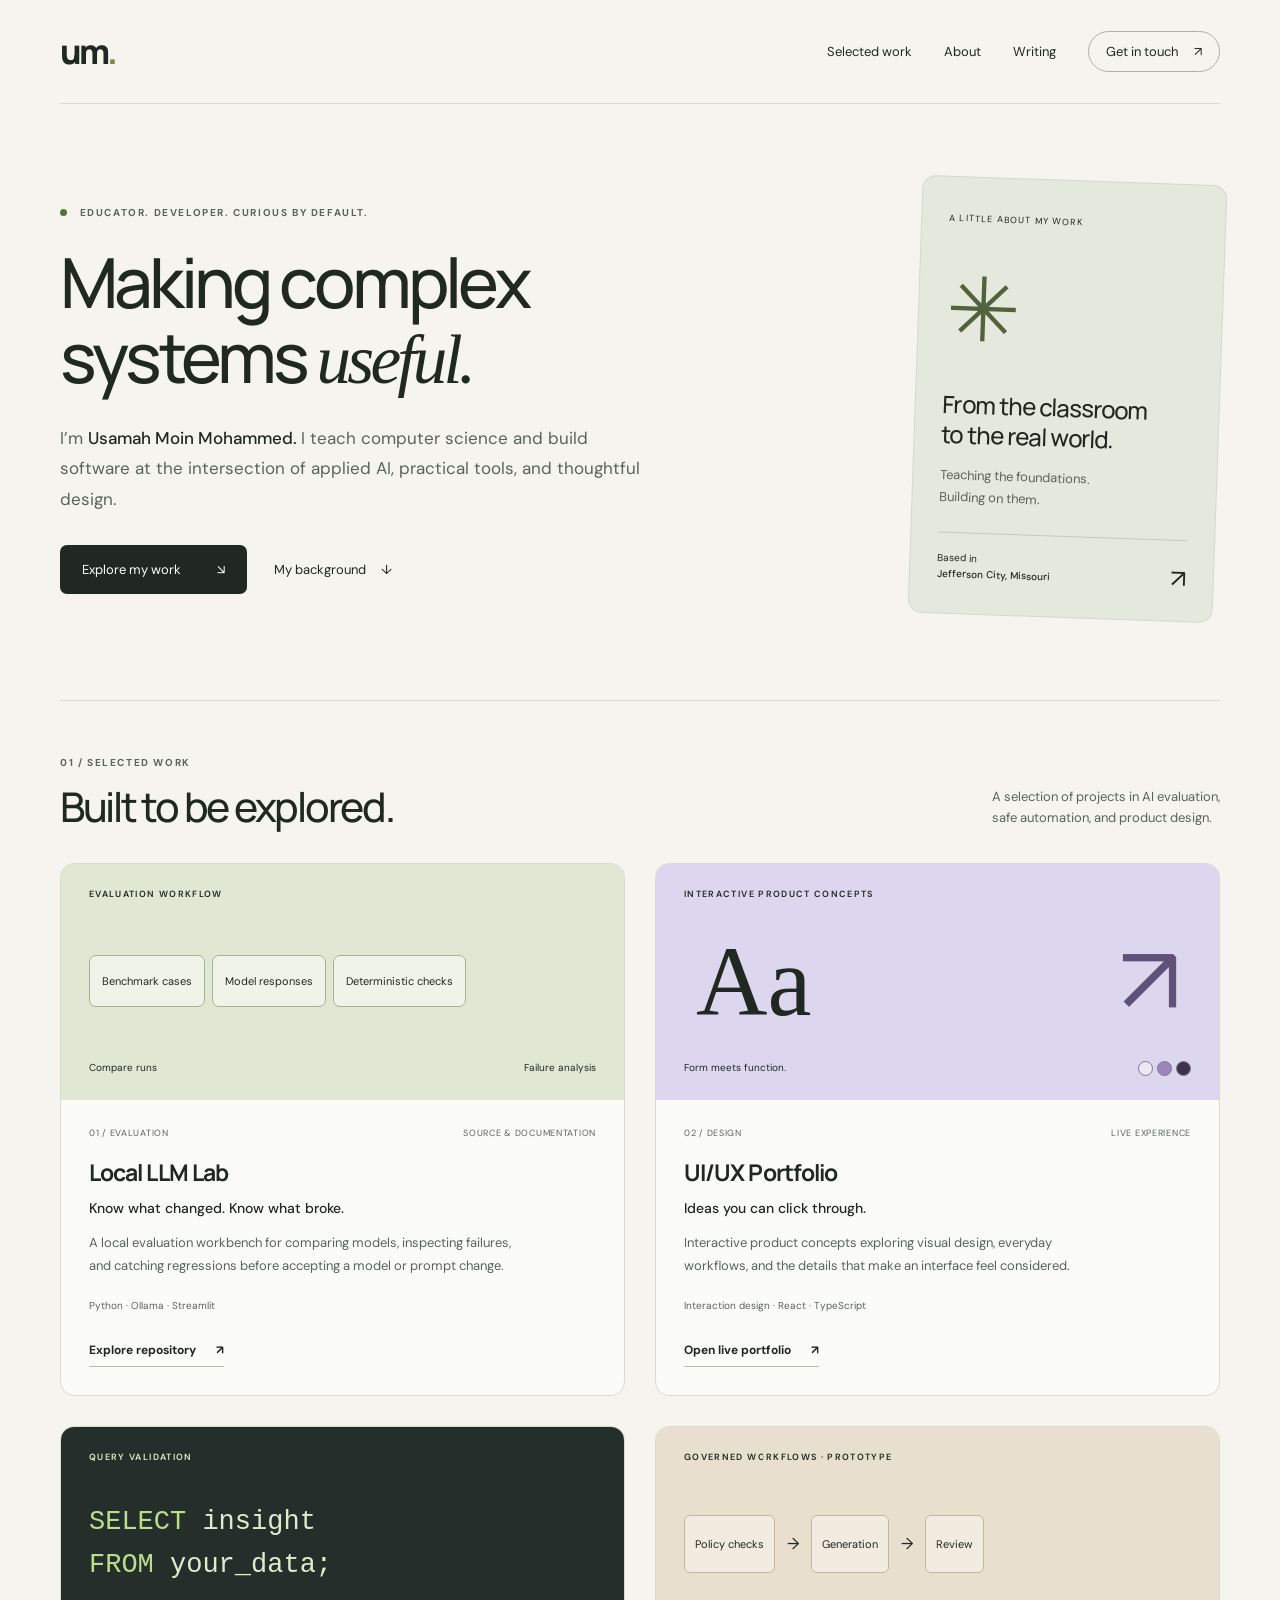
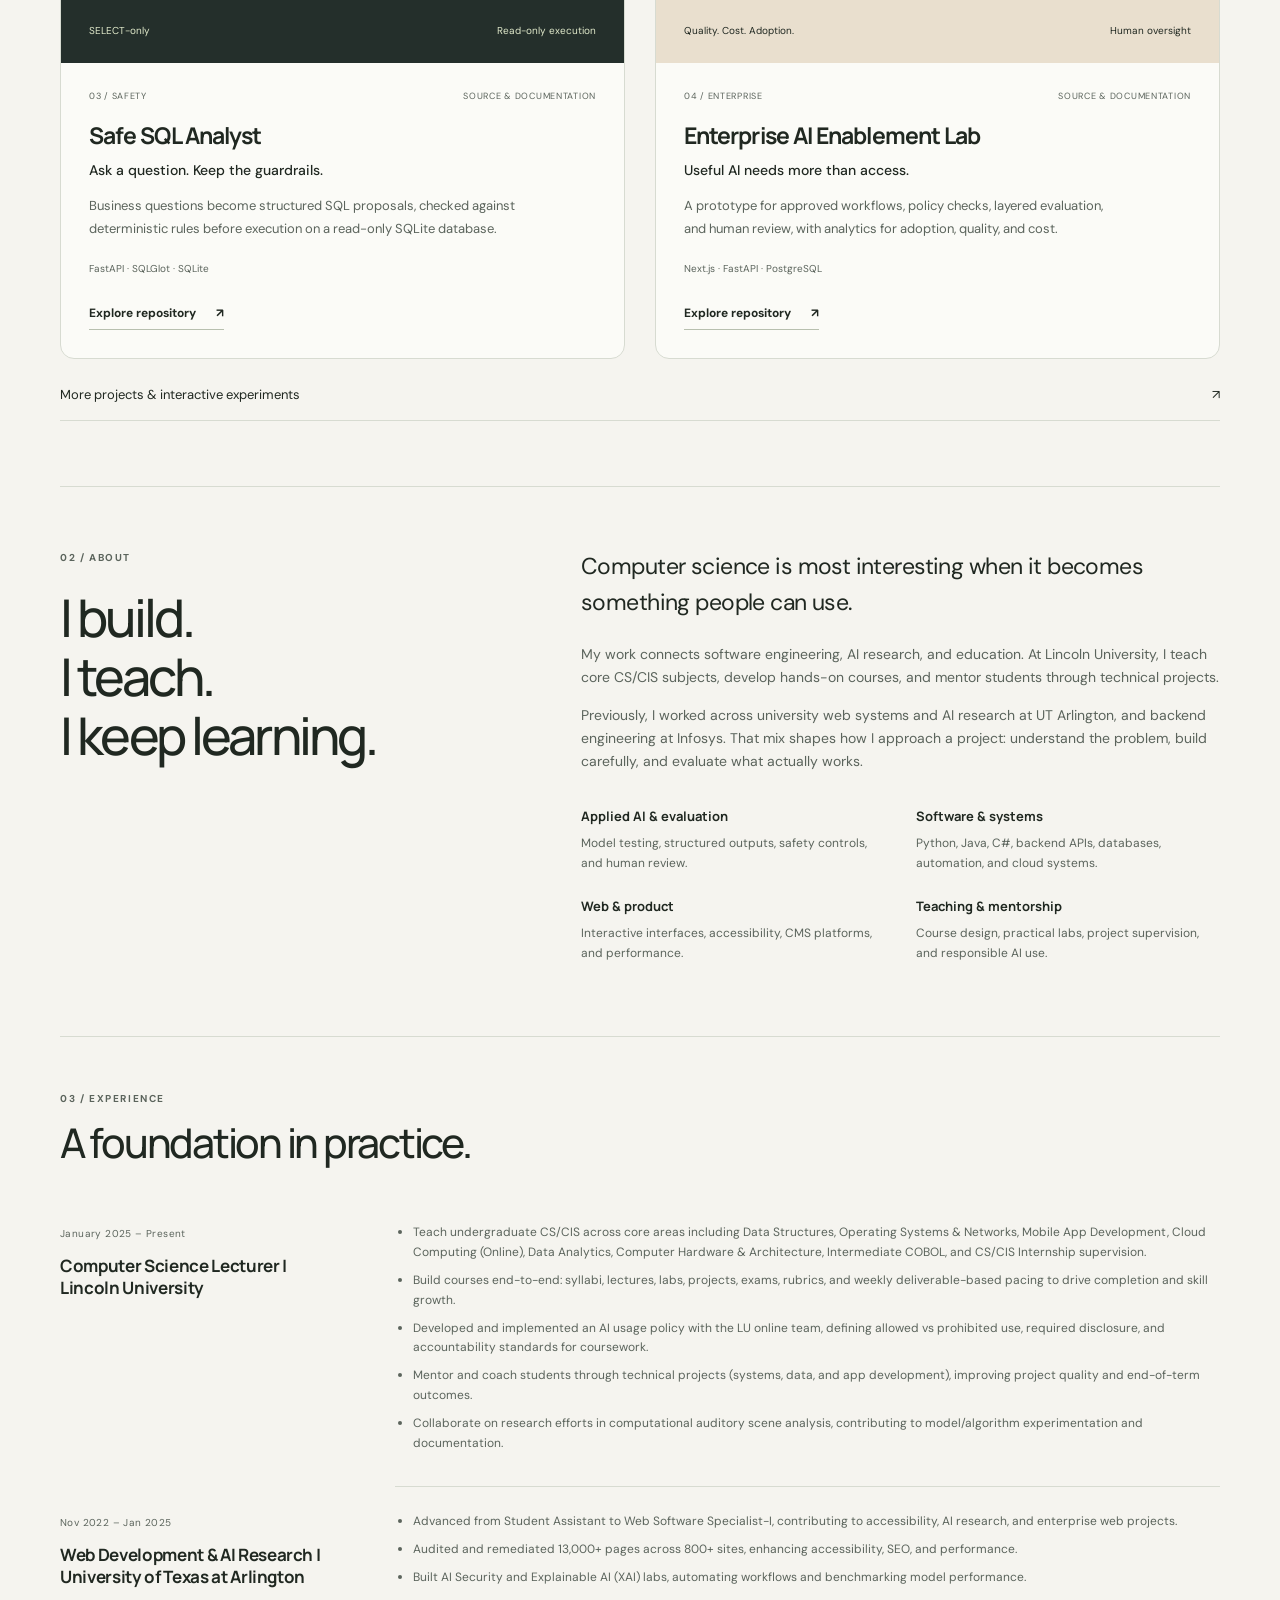
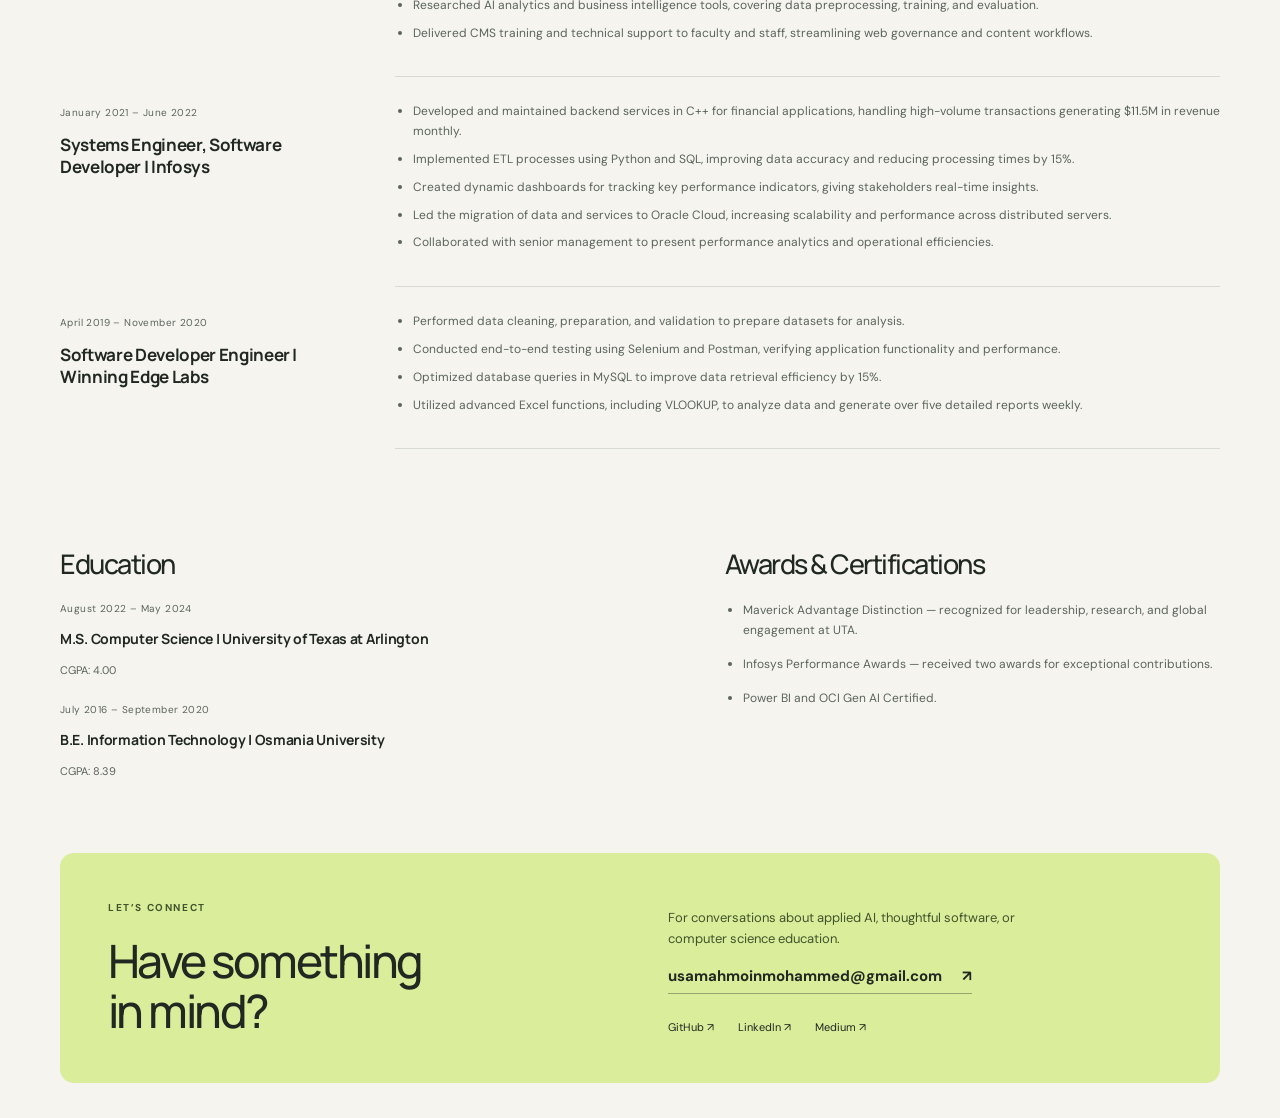
==== commit 569545b1: "Update portfolio contact email to Gmail" ====
--- a/index.html
+++ b/index.html
@@ -30,7 +30,7 @@
     <a href="articles.html">
      Writing
     </a>
-    <a class="nav-contact" href="mailto:uxm0937@mavs.uta.edu">
+    <a class="nav-contact" href="mailto:usamahmoinmohammed@gmail.com">
      Get in touch
      <span aria-hidden="true">
       ↗
@@ -598,8 +598,8 @@
      <p>
       For conversations about applied AI, thoughtful software, or computer science education.
      </p>
-     <a class="text-link" href="mailto:uxm0937@mavs.uta.edu">
-      uxm0937@mavs.uta.edu
+     <a class="text-link" href="mailto:usamahmoinmohammed@gmail.com">
+      usamahmoinmohammed@gmail.com
       <span aria-hidden="true">
        ↗
       </span>
